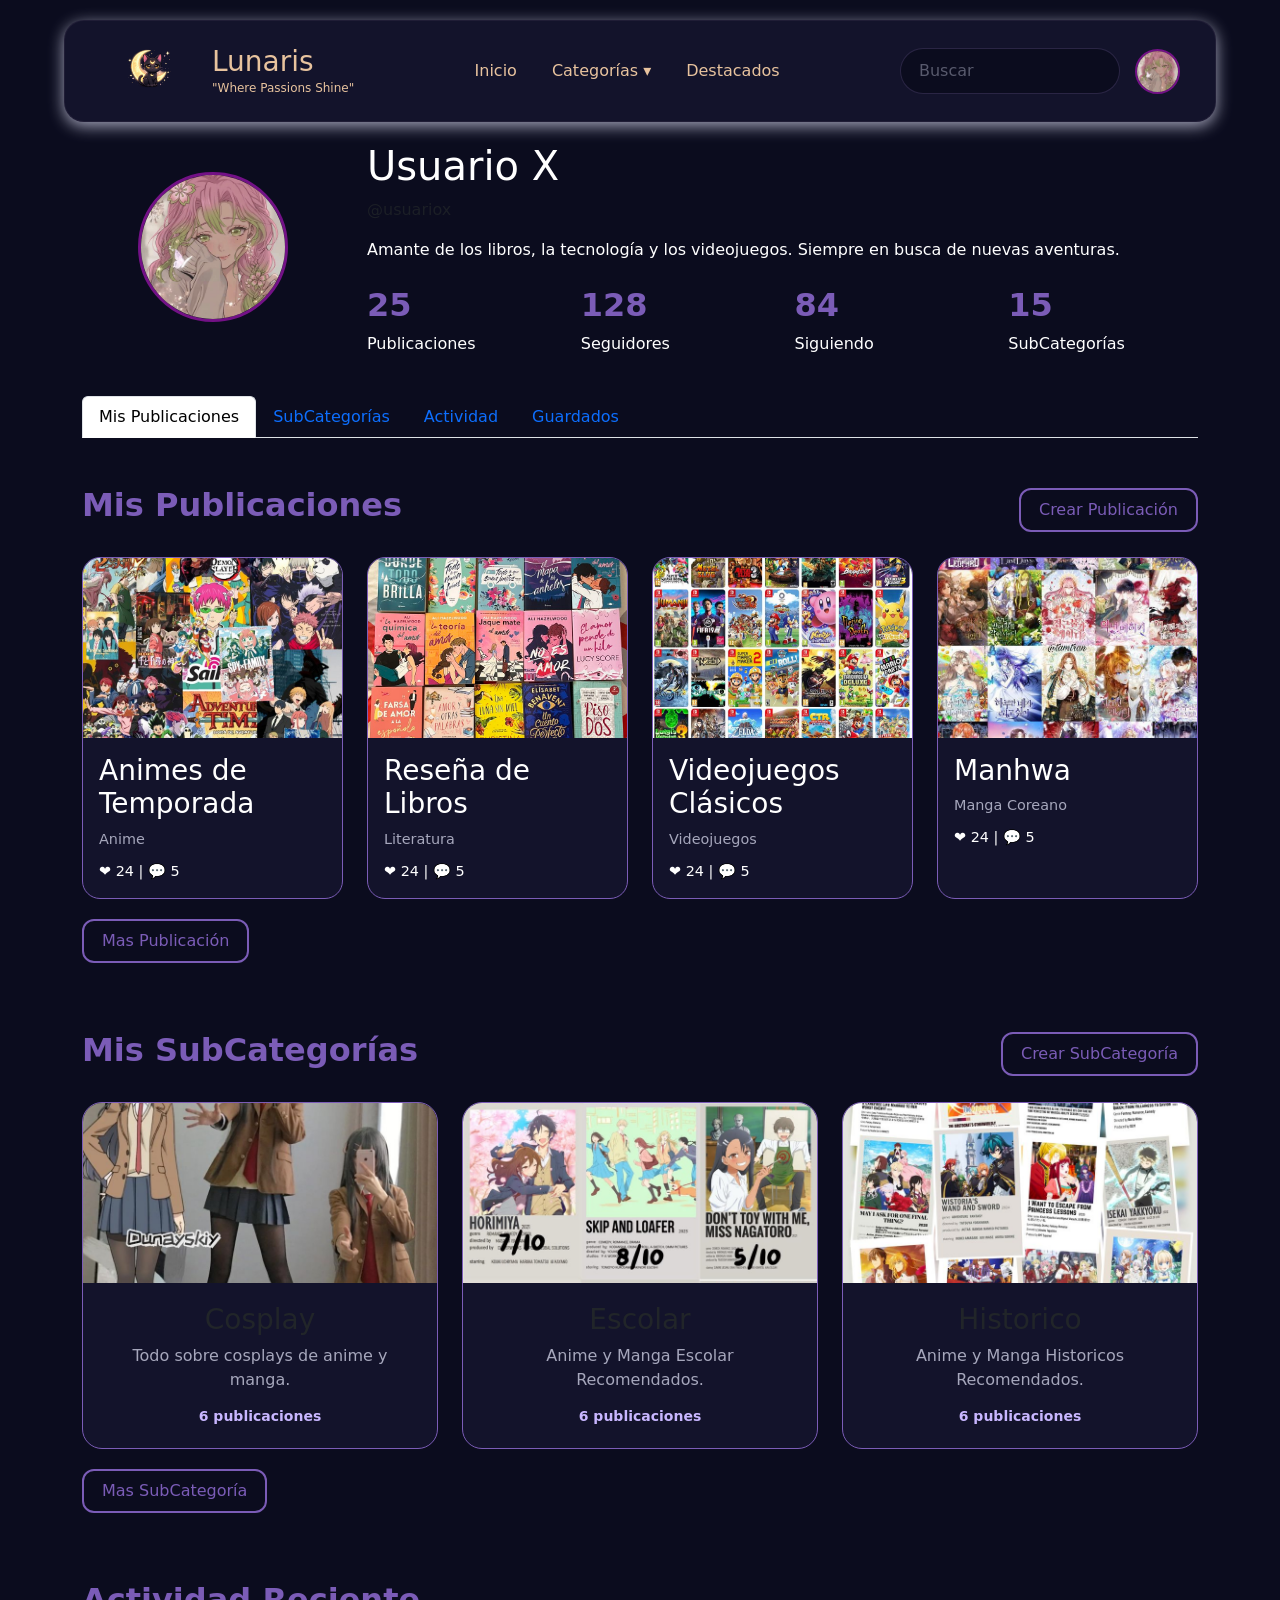
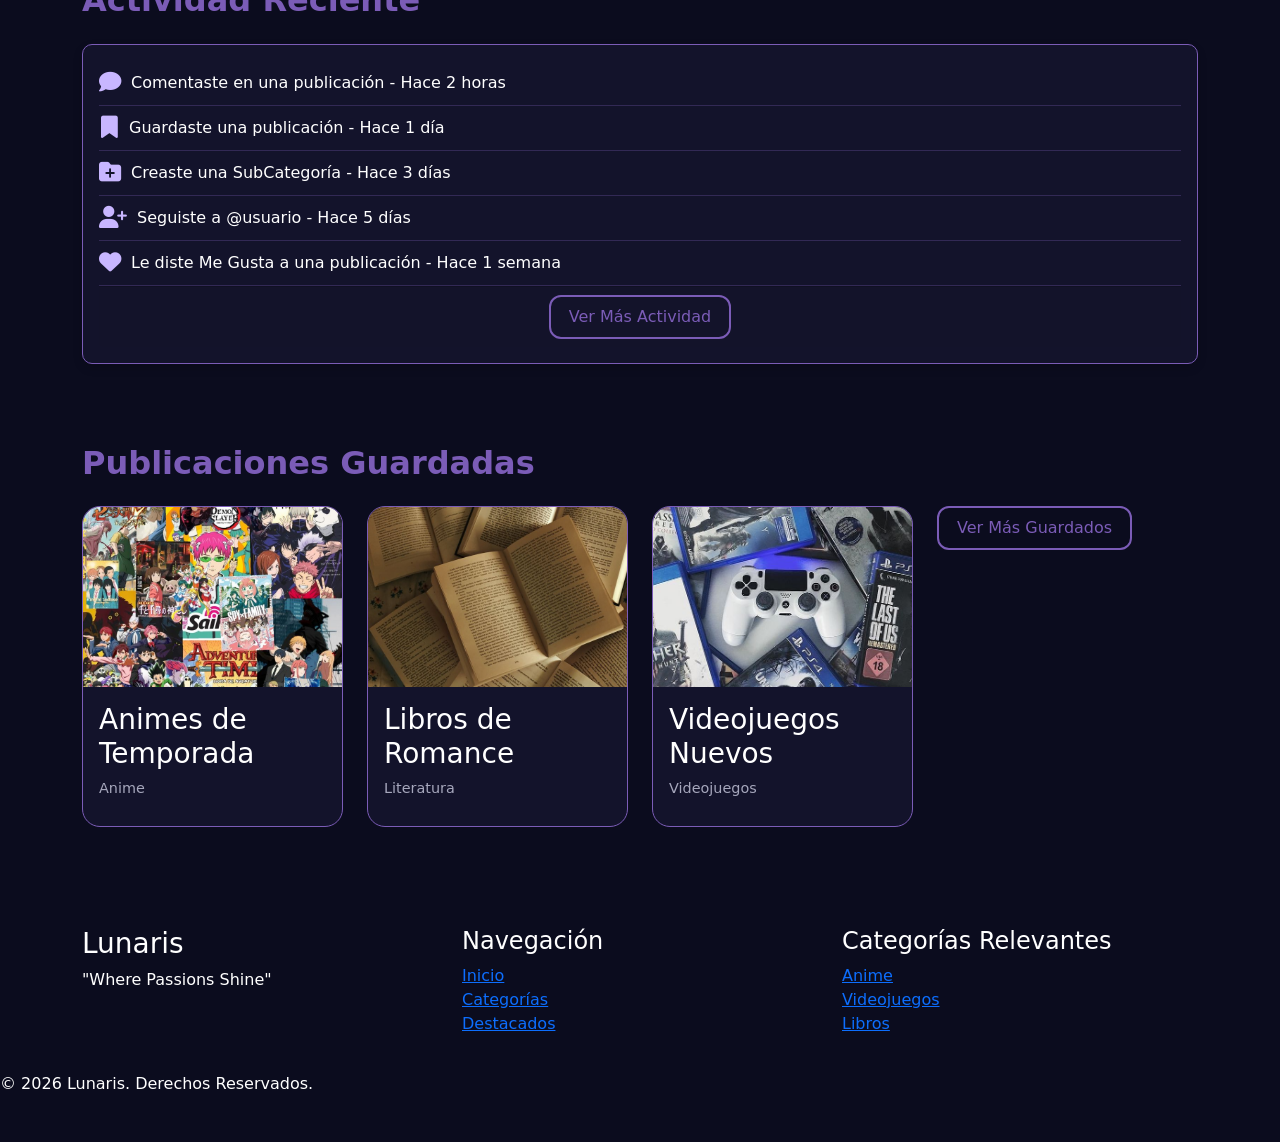
==== perfil.html @ a373ed4d "pagina principal casi terminada" ====
<!DOCTYPE html>
<html lang="es">
<head>
    <meta charset="UTF-8">
    <meta name="viewport" content="width=device-width, initial-scale=1.0">
    <title>Perfil</title>
    <link rel="icon" href="assets/img/luna.png">
    <link href="https://cdn.jsdelivr.net/npm/bootstrap@5.3.8/dist/css/bootstrap.min.css" rel="stylesheet" integrity="sha384-sRIl4kxILFvY47J16cr9ZwB07vP4J8+LH7qKQnuqkuIAvNWLzeN8tE5YBujZqJLB" crossorigin="anonymous">        
    <link rel="stylesheet" href="assets/css/perfil.css"> 
    <link rel="stylesheet" href="https://cdnjs.cloudflare.com/ajax/libs/font-awesome/6.5.1/css/all.min.css">   
</head>

<body>
    <!-- NAVBAR -->
    <nav class="navbar-lunaris">
                <div class="logo">
                    <img src="assets/img/logo_lunaris.png" alt="Logo">
                    <div class="Titulo">
                        <h1>Lunaris</h1>
                        <p>"Where Passions Shine"</p>
                    </div>
                </div>

                <ul class="menu">
                    <li><a href="index.html">Inicio</a></li>

                    <li class="Drop-Categorias">
                        <a href="#">Categorías ▾</a>

                        <div class="drop-content">

                            <div class="columna">
                                <h2>Anime</h2>
                                <a href="#">Shonen</a>
                                <a href="#">Seinen</a>
                                <a href="#">Isekai</a>
                                <a href="#">Romance</a>
                                <a href="#">Escolar</a>
                                <a href="#">Historico</a>
                                <a href="#">Deportes</a>
                            </div>

                            <div class="columna">
                                <h2>Manga</h2>
                                <a href="#">Acción</a>
                                <a href="#">Fantasía</a>
                                <a href="#">Terror</a>
                                <a href="#">Comedia</a>
                                <a href="#">Romance</a>
                                <a href="#">Reencarnación</a>
                                <a href="#">Misterio</a> 
                            </div>

                            <div class="columna">
                                <h2>Manhwa</h2>
                                <a href="#">Fiction</a>
                                <a href="#">Romance</a>
                                <a href="#">Drama</a>
                                <a href="#">Reencarnación</a>
                                <a href="#">Misterio</a>
                                <a href="#">Fantasía</a>
                                <a href="#">Acción</a>
                            </div>

                            <div class="columna">
                                    <h2>Literatura</h2>
                                    <a href="#">Novelas</a>
                                    <a href="#">Cuentos</a>
                                    <a href="#">Poemas</a>
                                    <a href="#">Fantasía</a>
                                    <a href="#">Cronica</a>
                                    <a href="#">Misterio</a>
                                    <a href="#">Fanfiction</a>
                            </div>
                        </div>
                    </li>

                    <li><a href="#">Destacados</a></li>
                </ul>

                <div class="buscador">
                    <input type="text" placeholder="Buscar">
                    <a href="perfil.html">
                        <img src="assets/img/mitsuri.jpg" alt="Perfil" class="icono-perfil">
                    </a>
                </div>

            </nav>

        <div class="container">

                <!-- PERFIL -->
                <section class="perfil-header">
                    <div class="row align-items-center">

                        <div class="col-md-3 text-center">
                            <img src="assets/img/mitsuri.jpg" class="foto-perfil" alt="Perfil">
                        </div>

                        <div class="col-md-9">

                            <h1>Usuario X</h1>
                            <p class="text-muted">@usuariox</p>

                            <p>
                                Amante de los libros, la tecnología y los videojuegos.
                                Siempre en busca de nuevas aventuras.
                            </p>

                            <div class="row mt-4">

                                <div class="col stats">
                                    <h2>25</h2>
                                    <p>Publicaciones</p>
                                </div>

                                <div class="col stats">
                                    <h2>128</h2>
                                    <p>Seguidores</p>
                                </div>

                                <div class="col stats">
                                    <h2>84</h2>
                                    <p>Siguiendo</p>
                                </div>

                                <div class="col stats">
                                    <h2>15</h2>
                                    <p>SubCategorías</p>
                                </div>

                            </div>

                        </div>
                    </div>
                </section>

                <!-- TABS -->
                <ul class="nav nav-tabs mt-4">
                    <li class="nav-item">
                        <a class="nav-link active" href="#publicaciones">Mis Publicaciones</a>
                    </li>

                    <li class="nav-item">
                        <a class="nav-link" href="#subcategorias">SubCategorías</a>
                    </li>

                    <li class="nav-item">
                        <a class="nav-link" href="#actividad">Actividad</a>
                    </li>

                    <li class="nav-item">
                        <a class="nav-link" href="#guardados">Guardados</a>
                    </li>
                </ul>

                <!-- PUBLICACIONES -->
                <section class="mt-5" id="publicaciones">
                    <div class="d-flex justify-content-between align-items-center">
                        <h2>Mis Publicaciones</h2>
                        <button class="btn btn-outline-primary">
                            Crear Publicación
                        </button>
                    </div>

                    <div class="row mt-4">

                        <div class="col-md-3">
                            <div class="card card-publicacion">
                                <img src="assets/img/animetemporada.jpg" class="card-img-top" alt="animetemporada">
                                <div class="card-body">
                                    <h3> Animes de Temporada</h3>
                                    <p>Anime</p>
                                    ❤ 24 | 💬 5
                                </div>
                            </div>
                        </div>

                        <div class="col-md-3">
                            <div class="card card-publicacion">
                                <img src="assets/img/reseñalibros.jpg" class="card-img-top" alt="reseñalibros">
                                <div class="card-body">
                                    <h3>Reseña de Libros</h3>
                                    <p>Literatura</p>
                                    ❤ 24 | 💬 5
                                </div>
                            </div>
                        </div>

                        <div class="col-md-3">
                            <div class="card card-publicacion">
                                <img src="assets/img/videojuegosclasic.jpg" class="card-img-top" alt="videojuegosclasic">
                                <div class="card-body">
                                    <h3>Videojuegos Clásicos</h3>
                                    <p>Videojuegos</p>
                                    ❤ 24 | 💬 5
                                </div>
                            </div>
                        </div>

                        <div class="col-md-3">
                            <div class="card card-publicacion">
                                <img src="assets/img/manhwa.jpg" class="card-img-top" alt="manhwa">
                                <div class="card-body">
                                    <h3>Manhwa</h3>
                                    <p>Manga Coreano</p>
                                    ❤ 24 | 💬 5
                                </div>
                            </div>
                        </div>

                        <div class="col-md-3">
                            <button class="btn btn-outline-primary">
                                Mas Publicación
                            </button>
                        </div>
                    </div>
                </section>

                <!-- SUBCATEGORIAS -->
                <section class="mt-5" id="subcategorias">

                    <div class="d-flex justify-content-between align-items-center">
                        <h2>Mis SubCategorías</h2>

                        <button class="btn btn-outline-success">
                            Crear SubCategoría
                        </button>
                        
                    </div>

                    <div class="row mt-4">

                        <div class="col-md-4">
                            <div class="card card-subcategoria">
                                <img src="assets/img/cosplay.jpg" class="card-img-top" alt="anime">
                                <div class="card-body text-center">
                                    <h3>Cosplay</h3>
                                    <p>Todo sobre cosplays de anime y manga.</p>
                                    <small>6 publicaciones</small>
                                </div>
                            </div>
                        </div>

                        <div class="col-md-4">
                            <div class="card card-subcategoria">
                                <img src="assets/img/animeescolar.jpg" class="card-img-top" alt="videojuegos">
                                <div class="card-body text-center">
                                    <h3>Escolar</h3>
                                    <p>Anime y Manga Escolar Recomendados.</p>
                                    <small>6 publicaciones</small>
                                </div>
                            </div>
                        </div>

                        <div class="col-md-4">
                            <div class="card card-subcategoria">
                                <img src="assets/img/animehistorico.jpg" class="card-img-top" alt="libros">
                                <div class="card-body text-center">
                                    <h3>Historico</h3>
                                    <p>Anime y Manga Historicos Recomendados.</p>
                                    <small>6 publicaciones</small>
                                </div>
                            </div>
                        </div>

                        <div class="col-md-4">
                            <button class="btn btn-outline-success">
                                Mas SubCategoría
                            </button>
                        </div>

                    </div>

                </section>

                <!-- ACTIVIDAD -->
            <section class="mt-5" id="actividad">

                <h2>Actividad Reciente</h2>

                <div class="card card-actividad mt-4">

                    <div class="card-body">

                        <div class="item-actividad">
                            <i class="fa-solid fa-comment"></i>
                            <p>Comentaste en una publicación - Hace 2 horas</p>
                        </div>

                        <div class="item-actividad">
                            <i class="fa-solid fa-bookmark"></i>
                            <p>Guardaste una publicación - Hace 1 día</p>
                        </div>

                        <div class="item-actividad">
                            <i class="fa-solid fa-folder-plus"></i>
                            <p>Creaste una SubCategoría - Hace 3 días</p>
                        </div>

                        <div class="item-actividad">
                            <i class="fa-solid fa-user-plus"></i>
                            <p>Seguiste a @usuario - Hace 5 días</p>
                        </div>

                        <div class="item-actividad">
                            <i class="fa-solid fa-heart"></i>
                            <p>Le diste Me Gusta a una publicación - Hace 1 semana</p>
                        </div>
                        <div class="card-footer text-center">
                            <button class="btn btn-outline-success">
                                Ver Más Actividad
                            </button>
                        </div>
                    </div>
                </div>
            </section>

                    <!-- GUARDADOS -->
            <section class="mt-5" id="guardados">
                <h2>Publicaciones Guardadas</h2>

                <div class="row mt-4">

                    <div class="col-md-3">
                        <div class="card card-publicacion">
                            <img src="assets/img/animetemporada.jpg" class="card-img-top" alt="animetemporada">
                            <div class="card-body">
                                <h3> Animes de Temporada</h3>
                                <p>Anime</p>
                            </div>
                        </div>
                    </div>

                    <div class="col-md-3">
                        <div class="card card-publicacion">
                            <img src="assets/img/libros.jpg" class="card-img-top" alt="librosromance">
                            <div class="card-body">
                                <h3>Libros de Romance</h3>
                                <p>Literatura</p>
                            </div>
                        </div>
                    </div>

                    <div class="col-md-3">
                        <div class="card card-publicacion">
                            <img src="assets/img/videojuegos.jpg" class="card-img-top" alt="videojuegosclasic">
                            <div class="card-body">
                                <h3>Videojuegos Nuevos</h3>
                                <p>Videojuegos</p>
                            </div>
                        </div>
                    </div>

                    <div class="col-md-3">
                        <button class="btn btn-outline-success">
                            Ver Más Guardados
                        </button>
                    </div>
                </div>
            </section>
        </div>

    <!-- FOOTER -->
    <footer>

        <div class="container">

            <div class="row">

                <div class="col-md-4">
                    <h3>Lunaris</h3>
                    <p>"Where Passions Shine"</p>
                </div>

                <div class="col-md-4">
                    <h4>Navegación</h4>

                    <ul class="list-unstyled">
                        <li><a href="index.html">Inicio</a></li>
                        <li><a href="categorias.html">Categorías</a></li>
                        <li><a href="destacados.html">Destacados</a></li>
                    </ul>
                </div>

                <div class="col-md-4">
                    <h4>Categorías Relevantes</h4>

                    <ul class="list-unstyled">
                        <li><a href="anime.html">Anime</a></li>
                        <li><a href="videojuegos.html">Videojuegos</a></li>
                        <li><a href="libros.html">Libros</a></li>
                    </ul>
                </div>

            </div>

        </div>
        <p>&copy; 2026 Lunaris. Derechos Reservados.</p>
    </footer>

<script src="https://cdn.jsdelivr.net/npm/bootstrap@5.3.3/dist/js/bootstrap.bundle.min.js"></script>

</body>
</html>
---- assets/css/perfil.css ----
* {
    margin: 0;
    padding: 0;
    box-sizing: border-box;
}

body{
    background-color: #0B0C1E;
    color: white;
    min-height: 100vh;
}

/* Barra de navegación */
.navbar-lunaris {
    display: flex;
    justify-content: space-between;
    align-items: center;

    width: 90%;
    margin: 20px auto;
    padding: 15px 35px;

    background: #13132B; 
    border-radius: 20px;
    border: 1px solid rgba(59, 49, 75, 0.332); 
    box-shadow: 0 4px 16px #A6A7BC;   
}

/* Logo */
.logo {
    display: flex;
    align-items: center;
    gap: 12px;
}

.logo img {
    width: 100px;
    height: 70px;
    object-fit: contain;
}

.Titulo h1 {
    font-size: 28px;
    color: #E8C39E; 
    margin: 0;
}

.Titulo p {
    font-size: 12px;
    color: #E8C39E;
    margin: 0;
}

/* Menú principal */
.menu {
    display: flex;
    align-items: center;
    gap: 35px;
    list-style: none;
    margin: 0;
    padding: 0;
}

.menu li {
    display: flex;
    align-items: center;
}

.menu a {
    text-decoration: none;
    color: #E8C39E;
    font-weight: 500;
    transition: .3s ease;
}

.menu a:hover {
    color: #A488D9; /* Lila de Contraste */
}

/* Categorías */
.Drop-Categorias {
    position: relative;
    display: flex;
    align-items: center;
}

.Drop-Categorias::after {
    content: "";
    position: absolute;
    left: 0;
    top: 100%;
    width: 100%;
    height: 15px;
}

.drop-content {
    position: absolute;
    top: calc(100% + 15px);
    left: 50%;
    transform: translateX(-50%) translateY(10px);

    display: flex;
    gap: 50px;
    min-width: 600px;
    padding: 25px 30px;

    background: #13132B; 
    border: 1px solid rgba(164, 136, 217, 0.2); 
    border-radius: 18px;
    box-shadow: 0 10px 30px rgba(0, 0, 0, .6);

    opacity: 0;
    visibility: hidden;
    transition: all .25s ease;
    z-index: 999;
}

/* Mostrar menú */
.Drop-Categorias:hover .drop-content {
    opacity: 1;
    visibility: visible;
    transform: translateX(-50%) translateY(0);
}

/* Columnas */
.columna {
    display: flex;
    flex-direction: column;
    min-width: 140px;
}

.columna h2 {
    font-size: 16px;
    font-weight: 600;
    color: #E8C39E;
    margin-bottom: 12px;
}

.columna a {
    padding: 6px 0;
    color: #A6A7BC;
    transition: .2s ease;
}

.columna a:hover {
    color: #E8C39E; 
    transform: translateX(4px);
}

/* Estilos para el buscador */
.buscador {
    display: flex;
    align-items: center;
    gap: 15px;
}

.buscador input {
    width: 220px;
    padding: 10px 18px;

    border: 1px solid rgba(164, 136, 217, 0.2);
    border-radius: 30px;
    background: #0B0C1E;
    color: #E8C39E;     
    outline: none;
    transition: .3s ease;
}

.buscador input::placeholder {
    color: rgba(166, 167, 188, 0.5);
}

.buscador input:focus {
    background: #0B0C1E;
    border-color: #A488D9; 
    box-shadow: 0 0 0 2px rgba(164, 136, 217, 0.4);
}

.buscador i {
    font-size: 28px;
    color: #A488D9; 
    cursor: pointer;
    transition: .3s ease;
}

.buscador i:hover {
    color: #E8C39E; 
}

/* Foto de perfil */

.foto-perfil{
    width: 150px;
    height: 150px;
    object-fit: cover;
    border-radius: 50%;
    border: 3px solid #731186;
}

/* Icono de perfil en la barra de navegación */

.icono-perfil{
    width: 45px;
    height: 45px;
    border-radius: 50%;
    object-fit: cover;
    border: 2px solid #731186;
    cursor: pointer;
    transition: 0.3s;
}

.icono-perfil:hover{
    transform: scale(1.1);
    border-color: #7B5CB7;
}

/* Actividad */

.card-actividad{
    background-color: #13132B;
    border: 1px solid #7B5CB7;
    border-radius: 10px;
    color: white;
    box-shadow: 0 4px 10px rgba(0,0,0,.15);
}

.item-actividad{
    display: flex;
    align-items: center;
    gap: 10px;
    padding: 10px 0;
    border-bottom: 1px solid rgba(123,92,183,.3);
}

.item-actividad:last-child{
    border-bottom: none;
}

.item-actividad i{
    color: #C8B6FF;
    font-size: 1.4rem;
    min-width: 20px;
    text-align: center;
}

.item-actividad p{
    margin: 0;
    color: #FFFFFF;
}

/* Separación entre Actividad y Footer */

#actividad{
    margin-bottom: 80px;
}

/* Publicaciones */

/* Botón Crear Publicación */

.btn-outline-primary{
    border: 2px solid #7B5CB7;
    color: #7B5CB7;
    border-radius: 12px;
    padding: 8px 18px;
    transition: 0.3s;
}

.btn-outline-primary:hover{
    background-color: #7B5CB7;
    border-color: #7B5CB7;
    color: #E8C39E;
}

/* Tarjetas */

.card-publicacion{
    background-color: #13132B;
    border: 1px solid #7B5CB7;
    border-radius: 18px;
    overflow: hidden;
    transition: 0.3s ease;
    cursor: pointer;
    height: 100%;
}

.card-publicacion:hover{
    transform: translateY(-8px);
    box-shadow: 0 8px 20px rgba(123, 92, 183, 0.35);
}

/* Imagen */

.card-publicacion .card-img-top{
    height: 180px;
    object-fit: cover;
    background-color: #0B0C1E;
}

/* Contenido */

.card-publicacion .card-body{
    color: #FFFFFF;
    font-size: 0.9rem;
}

.card-publicacion h6{
    color: #FFFFFF;
    font-size: 1rem;
    font-weight: 600;
}

.card-publicacion p{
    color: #A6A7BC;
    margin-bottom: 10px;
}

/* Espacio entre tarjetas */

.row .col-md-3{
    margin-bottom: 20px;
}


/* Subcategorías */

/* Botón Crear Subcategoría */

.btn-outline-success{
    border: 2px solid #7B5CB7;
    color: #7B5CB7;
    border-radius: 12px;
    padding: 8px 18px;
    transition: 0.3s;
}

.btn-outline-success:hover{
    background-color: #7B5CB7;
    border-color: #7B5CB7;
    color: white;
}

/* Tarjetas */

.card-subcategoria{
    background-color: #13132B;
    border: 1px solid #7B5CB7;
    border-radius: 20px;
    overflow: hidden;
    transition: 0.3s ease;
    cursor: pointer;
    height: 100%;
}

.card-subcategoria:hover{
    transform: translateY(-8px);
    box-shadow: 0 10px 25px rgba(123, 92, 183, 0.35);
}

/* Imagen */

.card-subcategoria .card-img-top{
    height: 180px;
    width: 100%;
    object-fit: cover;
    background-color: #0B0C1E;
}

/* Contenido */

.card-subcategoria .card-body{
    padding: 20px;
}

.card-subcategoria h6{
    color: #FFFFFF;
    font-size: 1.2rem;
    font-weight: 700;
    margin-bottom: 10px;
}

.card-subcategoria p{
    color: #A6A7BC;
    margin-bottom: 12px;
}

.card-subcategoria small{
    color: #C8B6FF;
    font-weight: 600;
}

/* Espacio entre tarjetas */

.row .col-md-4{
    margin-bottom: 20px;
}

/* Footer */

footer{
    margin-top: 50px;
    padding: 30px 0;
}

/* Títulos de secciones */

section h2{
    color: #7B5CB7;
    font-weight: 700;
}
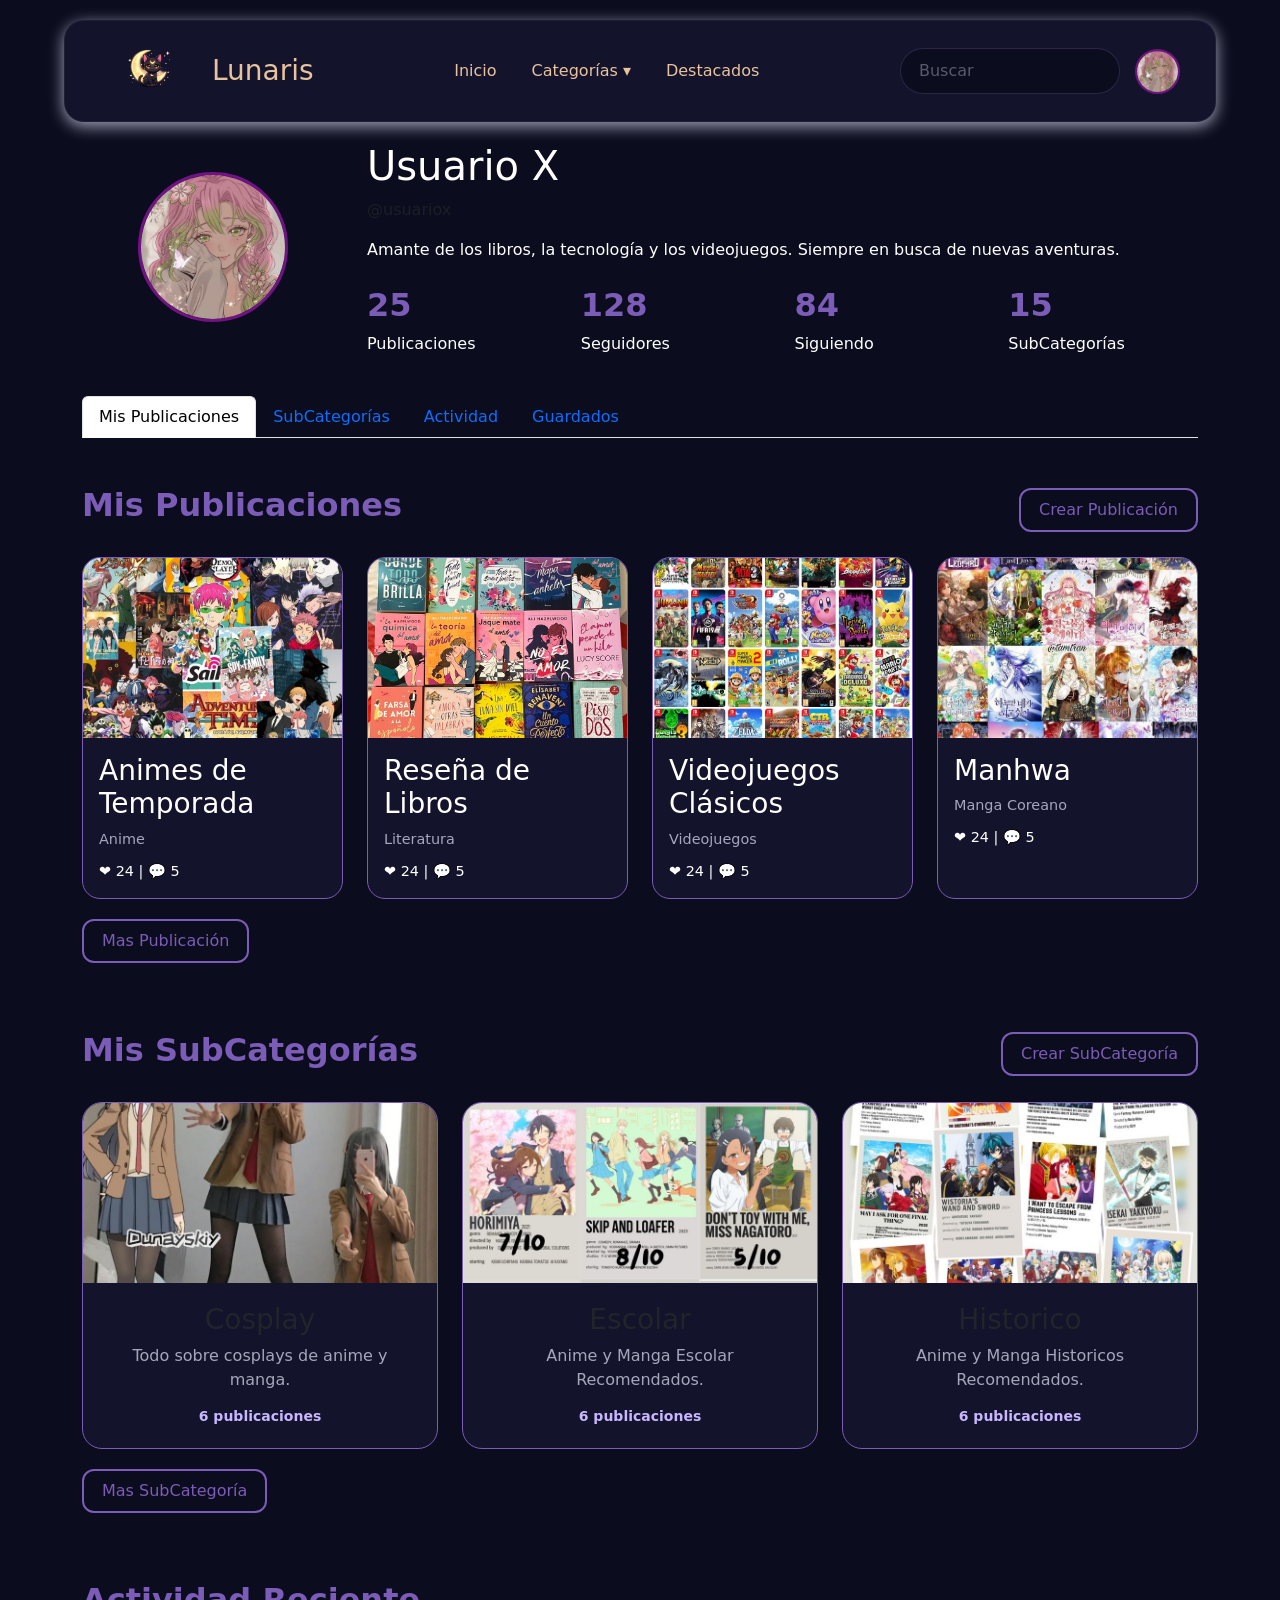
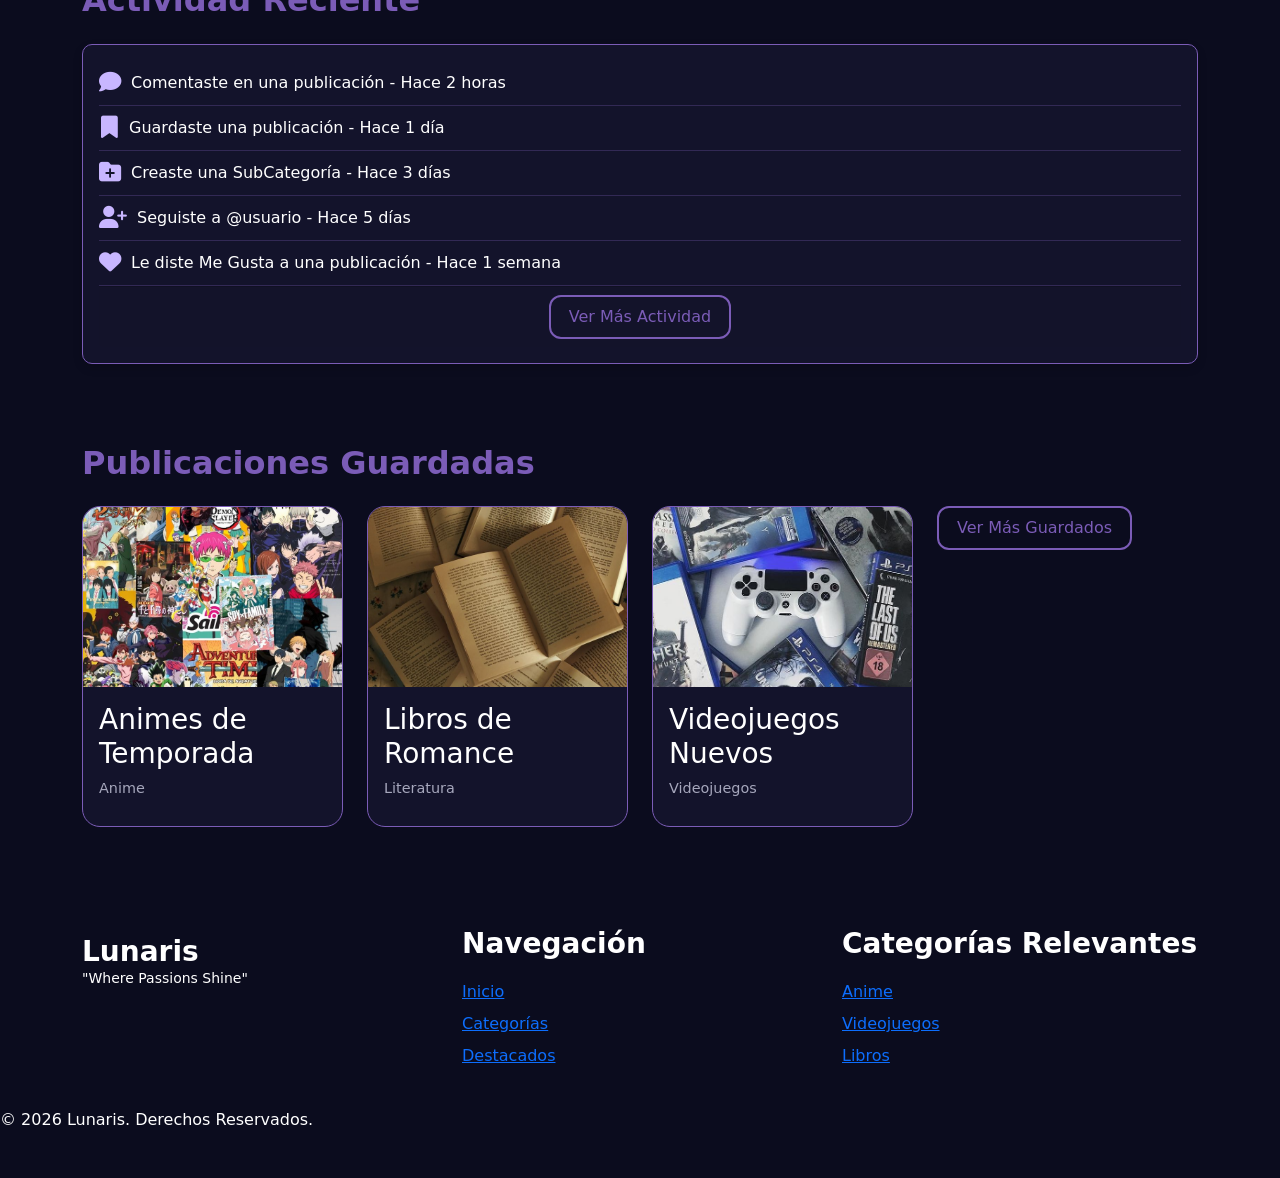
==== commit ee762cc1: "no se que paso la verdad" ====
--- a/perfil.html
+++ b/perfil.html
@@ -6,18 +6,18 @@
     <title>Perfil</title>
     <link rel="icon" href="assets/img/luna.png">
     <link href="https://cdn.jsdelivr.net/npm/bootstrap@5.3.8/dist/css/bootstrap.min.css" rel="stylesheet" integrity="sha384-sRIl4kxILFvY47J16cr9ZwB07vP4J8+LH7qKQnuqkuIAvNWLzeN8tE5YBujZqJLB" crossorigin="anonymous">        
-    <link rel="stylesheet" href="assets/css/perfil.css"> 
+    <link rel="stylesheet" href="assets/css/styles.css"> 
     <link rel="stylesheet" href="https://cdnjs.cloudflare.com/ajax/libs/font-awesome/6.5.1/css/all.min.css">   
 </head>
-
 <body>
+
     <!-- NAVBAR -->
     <nav class="navbar-lunaris">
+
                 <div class="logo">
                     <img src="assets/img/logo_lunaris.png" alt="Logo">
                     <div class="Titulo">
                         <h1>Lunaris</h1>
-                        <p>"Where Passions Shine"</p>
                     </div>
                 </div>
 
@@ -89,304 +89,305 @@
 
         <div class="container">
 
-                <!-- PERFIL -->
-                <section class="perfil-header">
-                    <div class="row align-items-center">
-
-                        <div class="col-md-3 text-center">
-                            <img src="assets/img/mitsuri.jpg" class="foto-perfil" alt="Perfil">
-                        </div>
-
-                        <div class="col-md-9">
-
-                            <h1>Usuario X</h1>
-                            <p class="text-muted">@usuariox</p>
-
-                            <p>
-                                Amante de los libros, la tecnología y los videojuegos.
-                                Siempre en busca de nuevas aventuras.
-                            </p>
-
-                            <div class="row mt-4">
-
-                                <div class="col stats">
-                                    <h2>25</h2>
-                                    <p>Publicaciones</p>
-                                </div>
-
-                                <div class="col stats">
-                                    <h2>128</h2>
-                                    <p>Seguidores</p>
-                                </div>
-
-                                <div class="col stats">
-                                    <h2>84</h2>
-                                    <p>Siguiendo</p>
-                                </div>
-
-                                <div class="col stats">
-                                    <h2>15</h2>
-                                    <p>SubCategorías</p>
-                                </div>
-
-                            </div>
-
-                        </div>
-                    </div>
-                </section>
-
-                <!-- TABS -->
-                <ul class="nav nav-tabs mt-4">
-                    <li class="nav-item">
-                        <a class="nav-link active" href="#publicaciones">Mis Publicaciones</a>
-                    </li>
-
-                    <li class="nav-item">
-                        <a class="nav-link" href="#subcategorias">SubCategorías</a>
-                    </li>
-
-                    <li class="nav-item">
-                        <a class="nav-link" href="#actividad">Actividad</a>
-                    </li>
-
-                    <li class="nav-item">
-                        <a class="nav-link" href="#guardados">Guardados</a>
-                    </li>
-                </ul>
-
-                <!-- PUBLICACIONES -->
-                <section class="mt-5" id="publicaciones">
-                    <div class="d-flex justify-content-between align-items-center">
-                        <h2>Mis Publicaciones</h2>
-                        <button class="btn btn-outline-primary">
-                            Crear Publicación
-                        </button>
-                    </div>
+        <!-- PERFIL -->
+        <section class="perfil-header">
+            <div class="row align-items-center">
+
+                <div class="col-md-3 text-center">
+                    <img src="assets/img/mitsuri.jpg" class="foto-perfil" alt="Perfil">
+                </div>
+
+                <div class="col-md-9">
+
+                    <h1>Usuario X</h1>
+                    <p class="text-muted">@usuariox</p>
+
+                    <p>
+                        Amante de los libros, la tecnología y los videojuegos.
+                        Siempre en busca de nuevas aventuras.
+                    </p>
 
                     <div class="row mt-4">
 
-                        <div class="col-md-3">
-                            <div class="card card-publicacion">
-                                <img src="assets/img/animetemporada.jpg" class="card-img-top" alt="animetemporada">
-                                <div class="card-body">
-                                    <h3> Animes de Temporada</h3>
-                                    <p>Anime</p>
-                                    ❤ 24 | 💬 5
-                                </div>
-                            </div>
-                        </div>
-
-                        <div class="col-md-3">
-                            <div class="card card-publicacion">
-                                <img src="assets/img/reseñalibros.jpg" class="card-img-top" alt="reseñalibros">
-                                <div class="card-body">
-                                    <h3>Reseña de Libros</h3>
-                                    <p>Literatura</p>
-                                    ❤ 24 | 💬 5
-                                </div>
-                            </div>
-                        </div>
-
-                        <div class="col-md-3">
-                            <div class="card card-publicacion">
-                                <img src="assets/img/videojuegosclasic.jpg" class="card-img-top" alt="videojuegosclasic">
-                                <div class="card-body">
-                                    <h3>Videojuegos Clásicos</h3>
-                                    <p>Videojuegos</p>
-                                    ❤ 24 | 💬 5
-                                </div>
-                            </div>
-                        </div>
-
-                        <div class="col-md-3">
-                            <div class="card card-publicacion">
-                                <img src="assets/img/manhwa.jpg" class="card-img-top" alt="manhwa">
-                                <div class="card-body">
-                                    <h3>Manhwa</h3>
-                                    <p>Manga Coreano</p>
-                                    ❤ 24 | 💬 5
-                                </div>
-                            </div>
-                        </div>
-
-                        <div class="col-md-3">
-                            <button class="btn btn-outline-primary">
-                                Mas Publicación
-                            </button>
-                        </div>
-                    </div>
-                </section>
-
-                <!-- SUBCATEGORIAS -->
-                <section class="mt-5" id="subcategorias">
-
-                    <div class="d-flex justify-content-between align-items-center">
-                        <h2>Mis SubCategorías</h2>
-
-                        <button class="btn btn-outline-success">
-                            Crear SubCategoría
-                        </button>
-                        
-                    </div>
-
-                    <div class="row mt-4">
-
-                        <div class="col-md-4">
-                            <div class="card card-subcategoria">
-                                <img src="assets/img/cosplay.jpg" class="card-img-top" alt="anime">
-                                <div class="card-body text-center">
-                                    <h3>Cosplay</h3>
-                                    <p>Todo sobre cosplays de anime y manga.</p>
-                                    <small>6 publicaciones</small>
-                                </div>
-                            </div>
-                        </div>
-
-                        <div class="col-md-4">
-                            <div class="card card-subcategoria">
-                                <img src="assets/img/animeescolar.jpg" class="card-img-top" alt="videojuegos">
-                                <div class="card-body text-center">
-                                    <h3>Escolar</h3>
-                                    <p>Anime y Manga Escolar Recomendados.</p>
-                                    <small>6 publicaciones</small>
-                                </div>
-                            </div>
-                        </div>
-
-                        <div class="col-md-4">
-                            <div class="card card-subcategoria">
-                                <img src="assets/img/animehistorico.jpg" class="card-img-top" alt="libros">
-                                <div class="card-body text-center">
-                                    <h3>Historico</h3>
-                                    <p>Anime y Manga Historicos Recomendados.</p>
-                                    <small>6 publicaciones</small>
-                                </div>
-                            </div>
-                        </div>
-
-                        <div class="col-md-4">
-                            <button class="btn btn-outline-success">
-                                Mas SubCategoría
-                            </button>
-                        </div>
-
-                    </div>
-
-                </section>
-
-                <!-- ACTIVIDAD -->
-            <section class="mt-5" id="actividad">
-
-                <h2>Actividad Reciente</h2>
-
-                <div class="card card-actividad mt-4">
-
+                        <div class="col stats">
+                            <h2>25</h2>
+                            <p>Publicaciones</p>
+                        </div>
+
+                        <div class="col stats">
+                            <h2>128</h2>
+                            <p>Seguidores</p>
+                        </div>
+
+                        <div class="col stats">
+                            <h2>84</h2>
+                            <p>Siguiendo</p>
+                        </div>
+
+                        <div class="col stats">
+                            <h2>15</h2>
+                            <p>SubCategorías</p>
+                        </div>
+
+                    </div>
+
+                </div>
+            </div>
+        </section>
+
+        <!-- TABS -->
+        <ul class="nav nav-tabs mt-4">
+            <li class="nav-item">
+                <a class="nav-link active" href="#publicaciones">Mis Publicaciones</a>
+            </li>
+
+            <li class="nav-item">
+                <a class="nav-link" href="#subcategorias">SubCategorías</a>
+            </li>
+
+            <li class="nav-item">
+                <a class="nav-link" href="#actividad">Actividad</a>
+            </li>
+
+            <li class="nav-item">
+                <a class="nav-link" href="#guardados">Guardados</a>
+            </li>
+        </ul>
+
+        <!-- PUBLICACIONES -->
+        <section class="mt-5" id="publicaciones">
+
+            <div class="d-flex justify-content-between align-items-center">
+                <h2>Mis Publicaciones</h2>
+                <button class="btn btn-outline-primary">
+                    Crear Publicación
+                </button>
+            </div>
+
+            <div class="row mt-4">
+
+                <div class="col-md-3">
+                    <div class="card card-publicacion">
+                        <img src="assets/img/animetemporada.jpg" class="card-img-top" alt="animetemporada">
+                        <div class="card-body">
+                            <h3> Animes de Temporada</h3>
+                            <p>Anime</p>
+                            ❤ 24 | 💬 5
+                        </div>
+                    </div>
+                </div>
+
+                <div class="col-md-3">
+                    <div class="card card-publicacion">
+                        <img src="assets/img/reseñalibros.jpg" class="card-img-top" alt="reseñalibros">
+                        <div class="card-body">
+                            <h3>Reseña de Libros</h3>
+                            <p>Literatura</p>
+                            ❤ 24 | 💬 5
+                        </div>
+                    </div>
+                </div>
+
+                <div class="col-md-3">
+                    <div class="card card-publicacion">
+                        <img src="assets/img/videojuegosclasic.jpg" class="card-img-top" alt="videojuegosclasic">
+                        <div class="card-body">
+                            <h3>Videojuegos Clásicos</h3>
+                            <p>Videojuegos</p>
+                            ❤ 24 | 💬 5
+                        </div>
+                    </div>
+                </div>
+
+                <div class="col-md-3">
+                    <div class="card card-publicacion">
+                        <img src="assets/img/manhwa.jpg" class="card-img-top" alt="manhwa">
+                        <div class="card-body">
+                            <h3>Manhwa</h3>
+                            <p>Manga Coreano</p>
+                            ❤ 24 | 💬 5
+                        </div>
+                    </div>
+                </div>
+
+                <div class="col-md-3">
+                    <button class="btn btn-outline-primary">
+                        Mas Publicación
+                    </button>
+                </div>
+            </div>
+        </section>
+
+        <!-- SUBCATEGORIAS -->
+        <section class="mt-5" id="subcategorias">
+
+            <div class="d-flex justify-content-between align-items-center">
+                <h2>Mis SubCategorías</h2>
+
+                <button class="btn btn-outline-success">
+                    Crear SubCategoría
+                </button>
+                
+            </div>
+
+            <div class="row mt-4">
+
+                <div class="col-md-4">
+                    <div class="card card-subcategoria">
+                        <img src="assets/img/cosplay.jpg" class="card-img-top" alt="anime">
+                        <div class="card-body text-center">
+                            <h3>Cosplay</h3>
+                            <p>Todo sobre cosplays de anime y manga.</p>
+                            <small>6 publicaciones</small>
+                        </div>
+                    </div>
+                </div>
+
+                <div class="col-md-4">
+                    <div class="card card-subcategoria">
+                        <img src="assets/img/animeescolar.jpg" class="card-img-top" alt="videojuegos">
+                        <div class="card-body text-center">
+                            <h3>Escolar</h3>
+                            <p>Anime y Manga Escolar Recomendados.</p>
+                            <small>6 publicaciones</small>
+                        </div>
+                    </div>
+                </div>
+
+                <div class="col-md-4">
+                    <div class="card card-subcategoria">
+                        <img src="assets/img/animehistorico.jpg" class="card-img-top" alt="libros">
+                        <div class="card-body text-center">
+                            <h3>Historico</h3>
+                            <p>Anime y Manga Historicos Recomendados.</p>
+                            <small>6 publicaciones</small>
+                        </div>
+                    </div>
+                </div>
+
+                <div class="col-md-4">
+                    <button class="btn btn-outline-success">
+                        Mas SubCategoría
+                    </button>
+                </div>
+
+            </div>
+
+        </section>
+
+        <!-- ACTIVIDAD -->
+    <section class="mt-5" id="actividad">
+
+        <h2>Actividad Reciente</h2>
+
+        <div class="card card-actividad mt-4">
+
+            <div class="card-body">
+
+                <div class="item-actividad">
+                    <i class="fa-solid fa-comment"></i>
+                    <p>Comentaste en una publicación - Hace 2 horas</p>
+                </div>
+
+                <div class="item-actividad">
+                    <i class="fa-solid fa-bookmark"></i>
+                    <p>Guardaste una publicación - Hace 1 día</p>
+                </div>
+
+                <div class="item-actividad">
+                    <i class="fa-solid fa-folder-plus"></i>
+                    <p>Creaste una SubCategoría - Hace 3 días</p>
+                </div>
+
+                <div class="item-actividad">
+                    <i class="fa-solid fa-user-plus"></i>
+                    <p>Seguiste a @usuario - Hace 5 días</p>
+                </div>
+
+                 <div class="item-actividad">
+                    <i class="fa-solid fa-heart"></i>
+                    <p>Le diste Me Gusta a una publicación - Hace 1 semana</p>
+                </div>
+                <div class="card-footer text-center">
+                    <button class="btn btn-outline-success">
+                        Ver Más Actividad
+                    </button>
+                </div>
+            </div>
+        </div>
+
+    </section>
+
+            <!-- GUARDADOS -->
+    <section class="mt-5" id="guardados">
+        <h2>Publicaciones Guardadas</h2>
+
+        <div class="row mt-4">
+
+            <div class="col-md-3">
+                <div class="card card-publicacion">
+                    <img src="assets/img/animetemporada.jpg" class="card-img-top" alt="animetemporada">
                     <div class="card-body">
-
-                        <div class="item-actividad">
-                            <i class="fa-solid fa-comment"></i>
-                            <p>Comentaste en una publicación - Hace 2 horas</p>
-                        </div>
-
-                        <div class="item-actividad">
-                            <i class="fa-solid fa-bookmark"></i>
-                            <p>Guardaste una publicación - Hace 1 día</p>
-                        </div>
-
-                        <div class="item-actividad">
-                            <i class="fa-solid fa-folder-plus"></i>
-                            <p>Creaste una SubCategoría - Hace 3 días</p>
-                        </div>
-
-                        <div class="item-actividad">
-                            <i class="fa-solid fa-user-plus"></i>
-                            <p>Seguiste a @usuario - Hace 5 días</p>
-                        </div>
-
-                        <div class="item-actividad">
-                            <i class="fa-solid fa-heart"></i>
-                            <p>Le diste Me Gusta a una publicación - Hace 1 semana</p>
-                        </div>
-                        <div class="card-footer text-center">
-                            <button class="btn btn-outline-success">
-                                Ver Más Actividad
-                            </button>
-                        </div>
-                    </div>
-                </div>
-            </section>
-
-                    <!-- GUARDADOS -->
-            <section class="mt-5" id="guardados">
-                <h2>Publicaciones Guardadas</h2>
-
-                <div class="row mt-4">
-
-                    <div class="col-md-3">
-                        <div class="card card-publicacion">
-                            <img src="assets/img/animetemporada.jpg" class="card-img-top" alt="animetemporada">
-                            <div class="card-body">
-                                <h3> Animes de Temporada</h3>
-                                <p>Anime</p>
-                            </div>
-                        </div>
-                    </div>
-
-                    <div class="col-md-3">
-                        <div class="card card-publicacion">
-                            <img src="assets/img/libros.jpg" class="card-img-top" alt="librosromance">
-                            <div class="card-body">
-                                <h3>Libros de Romance</h3>
-                                <p>Literatura</p>
-                            </div>
-                        </div>
-                    </div>
-
-                    <div class="col-md-3">
-                        <div class="card card-publicacion">
-                            <img src="assets/img/videojuegos.jpg" class="card-img-top" alt="videojuegosclasic">
-                            <div class="card-body">
-                                <h3>Videojuegos Nuevos</h3>
-                                <p>Videojuegos</p>
-                            </div>
-                        </div>
-                    </div>
-
-                    <div class="col-md-3">
-                        <button class="btn btn-outline-success">
-                            Ver Más Guardados
-                        </button>
-                    </div>
-                </div>
-            </section>
+                        <h3> Animes de Temporada</h3>
+                        <p>Anime</p>
+                    </div>
+                </div>
+            </div>
+
+            <div class="col-md-3">
+                <div class="card card-publicacion">
+                    <img src="assets/img/libros.jpg" class="card-img-top" alt="librosromance">
+                    <div class="card-body">
+                        <h3>Libros de Romance</h3>
+                        <p>Literatura</p>
+                    </div>
+                </div>
+            </div>
+
+            <div class="col-md-3">
+                <div class="card card-publicacion">
+                    <img src="assets/img/videojuegos.jpg" class="card-img-top" alt="videojuegosclasic">
+                    <div class="card-body">
+                        <h3>Videojuegos Nuevos</h3>
+                        <p>Videojuegos</p>
+                    </div>
+                </div>
+            </div>
+
+            <div class="col-md-3">
+                <button class="btn btn-outline-success">
+                    Ver Más Guardados
+                </button>
+            </div>
+        </div>
+    </section>
         </div>
 
     <!-- FOOTER -->
     <footer>
-
         <div class="container">
-
-            <div class="row">
+            <div class="row text-center text-md-start">
+
+                <div class="col-md-4 mb-4 mb-md-0 d-flex flex-column align-items-center align-items-md-start">
+                    <div class="footer-logo-box text-center mb-2">
+                    </div>
+                    
+                    <h3 class="fw-bold m-0 footer-title">Lunaris</h3>
+                    <small class="footer-subtitle">"Where Passions Shine"</small>
+                </div>
+
+                <div class="col-md-4 mb-4 mb-md-0">
+                    <h3 class="fw-bold mb-3 footer-section-title">Navegación</h3>
+                    <ul class="list-unstyled lh-lg">
+                        <li><a href="index.html" class="footer-link">Inicio</a></li>
+                        <li><a href="categorias.html" class="footer-link">Categorías</a></li>
+                        <li><a href="destacados.html" class="footer-link">Destacados</a></li>
+                    </ul>
+                </div>
 
                 <div class="col-md-4">
-                    <h3>Lunaris</h3>
-                    <p>"Where Passions Shine"</p>
-                </div>
-
-                <div class="col-md-4">
-                    <h4>Navegación</h4>
-
-                    <ul class="list-unstyled">
-                        <li><a href="index.html">Inicio</a></li>
-                        <li><a href="categorias.html">Categorías</a></li>
-                        <li><a href="destacados.html">Destacados</a></li>
-                    </ul>
-                </div>
-
-                <div class="col-md-4">
-                    <h4>Categorías Relevantes</h4>
-
-                    <ul class="list-unstyled">
+                    <h3 class="fw-bold mb-3 footer-section-title">Categorías Relevantes</h3>
+                    <ul class="list-unstyled lh-lg footer-placeholder-list">
                         <li><a href="anime.html">Anime</a></li>
                         <li><a href="videojuegos.html">Videojuegos</a></li>
                         <li><a href="libros.html">Libros</a></li>
--- a/assets/css/styles.css
+++ b/assets/css/styles.css
@@ -0,0 +1,412 @@
+* {
+    margin: 0;
+    padding: 0;
+    box-sizing: border-box;
+}
+
+/* Barra de navegación */
+.navbar-lunaris {
+    display: flex;
+    justify-content: space-between;
+    align-items: center;
+
+    width: 90%;
+    margin: 20px auto;
+    padding: 15px 35px;
+
+    background: #13132B; 
+    border-radius: 20px;
+    border: 1px solid rgba(59, 49, 75, 0.332); 
+    box-shadow: 0 4px 16px #A6A7BC;   
+}
+
+/* Logo */
+.logo {
+    display: flex;
+    align-items: center;
+    gap: 12px;
+}
+
+.logo img {
+    width: 100px;
+    height: 70px;
+    object-fit: contain;
+}
+
+.Titulo h1 {
+    font-size: 28px;
+    color: #E8C39E; 
+    margin: 0;
+}
+
+.Titulo p {
+    font-size: 12px;
+    color: #E8C39E;
+    margin: 0;
+}
+
+/* Menú principal */
+.menu {
+    display: flex;
+    align-items: center;
+    gap: 35px;
+    list-style: none;
+    margin: 0;
+    padding: 0;
+}
+
+.menu li {
+    display: flex;
+    align-items: center;
+}
+
+.menu a {
+    text-decoration: none;
+    color: #E8C39E;
+    font-weight: 500;
+    transition: .3s ease;
+}
+
+.menu a:hover {
+    color: #A488D9; /* Lila de Contraste */
+}
+
+/* Categorías */
+.Drop-Categorias {
+    position: relative;
+    display: flex;
+    align-items: center;
+}
+
+.Drop-Categorias::after {
+    content: "";
+    position: absolute;
+    left: 0;
+    top: 100%;
+    width: 100%;
+    height: 15px;
+}
+
+.drop-content {
+    position: absolute;
+    top: calc(100% + 15px);
+    left: 50%;
+    transform: translateX(-50%) translateY(10px);
+
+    display: flex;
+    gap: 50px;
+    min-width: 600px;
+    padding: 25px 30px;
+
+    background: #13132B; 
+    border: 1px solid rgba(164, 136, 217, 0.2); 
+    border-radius: 18px;
+    box-shadow: 0 10px 30px rgba(0, 0, 0, .6);
+
+    opacity: 0;
+    visibility: hidden;
+    transition: all .25s ease;
+    z-index: 999;
+}
+
+/* Mostrar menú */
+.Drop-Categorias:hover .drop-content {
+    opacity: 1;
+    visibility: visible;
+    transform: translateX(-50%) translateY(0);
+}
+
+/* Columnas */
+.columna {
+    display: flex;
+    flex-direction: column;
+    min-width: 140px;
+}
+
+.columna h2 {
+    font-size: 16px;
+    font-weight: 600;
+    color: #E8C39E;
+    margin-bottom: 12px;
+}
+
+.columna a {
+    padding: 6px 0;
+    color: #A6A7BC;
+    transition: .2s ease;
+}
+
+.columna a:hover {
+    color: #E8C39E; 
+    transform: translateX(4px);
+}
+
+/* Estilos para el buscador */
+.buscador {
+    display: flex;
+    align-items: center;
+    gap: 15px;
+}
+
+.buscador input {
+    width: 220px;
+    padding: 10px 18px;
+
+    border: 1px solid rgba(164, 136, 217, 0.2);
+    border-radius: 30px;
+    background: #0B0C1E;
+    color: #E8C39E;     
+    outline: none;
+    transition: .3s ease;
+}
+
+.buscador input::placeholder {
+    color: rgba(166, 167, 188, 0.5);
+}
+
+.buscador input:focus {
+    background: #0B0C1E;
+    border-color: #A488D9; 
+    box-shadow: 0 0 0 2px rgba(164, 136, 217, 0.4);
+}
+
+.buscador i {
+    font-size: 28px;
+    color: #A488D9; 
+    cursor: pointer;
+    transition: .3s ease;
+}
+
+.buscador i:hover {
+    color: #E8C39E; 
+}
+
+/* Foto de perfil */
+
+.foto-perfil{
+    width: 150px;
+    height: 150px;
+    object-fit: cover;
+    border-radius: 50%;
+    border: 3px solid #731186;
+}
+
+/* Icono de perfil en la barra de navegación */
+
+.icono-perfil{
+    width: 45px;
+    height: 45px;
+    border-radius: 50%;
+    object-fit: cover;
+    border: 2px solid #731186;
+    cursor: pointer;
+    transition: 0.3s;
+}
+
+.icono-perfil:hover{
+    transform: scale(1.1);
+    border-color: #7B5CB7;
+}
+
+/* Actividad */
+
+.card-actividad{
+    background-color: #13132B;
+    border: 1px solid #7B5CB7;
+    border-radius: 10px;
+    color: white;
+    box-shadow: 0 4px 10px rgba(0,0,0,.15);
+}
+
+.item-actividad{
+    display: flex;
+    align-items: center;
+    gap: 10px;
+    padding: 10px 0;
+    border-bottom: 1px solid rgba(123,92,183,.3);
+}
+
+.item-actividad:last-child{
+    border-bottom: none;
+}
+
+.item-actividad i{
+    color: #C8B6FF;
+    font-size: 1.4rem;
+    min-width: 20px;
+    text-align: center;
+}
+
+.item-actividad p{
+    margin: 0;
+    color: #FFFFFF;
+}
+
+/* Separación entre Actividad y Footer */
+
+#actividad{
+    margin-bottom: 80px;
+}
+
+/* Footer */
+
+footer{
+    margin-top: 50px;
+    padding: 30px 0;
+}
+
+/* Títulos de secciones */
+
+section h2{
+    color: #7B5CB7;
+    font-weight: 700;
+}
+
+
+/* Publicaciones */
+
+/* Botón Crear Publicación */
+
+.btn-outline-primary{
+    border: 2px solid #7B5CB7;
+    color: #7B5CB7;
+    border-radius: 12px;
+    padding: 8px 18px;
+    transition: 0.3s;
+}
+
+.btn-outline-primary:hover{
+    background-color: #7B5CB7;
+    border-color: #7B5CB7;
+    color: #E8C39E;
+}
+
+/* Tarjetas */
+
+.card-publicacion{
+    background-color: #13132B;
+    border: 1px solid #7B5CB7;
+    border-radius: 18px;
+    overflow: hidden;
+    transition: 0.3s ease;
+    cursor: pointer;
+    height: 100%;
+}
+
+.card-publicacion:hover{
+    transform: translateY(-8px);
+    box-shadow: 0 8px 20px rgba(123, 92, 183, 0.35);
+}
+
+/* Imagen */
+
+.card-publicacion .card-img-top{
+    height: 180px;
+    object-fit: cover;
+    background-color: #0B0C1E;
+}
+
+/* Contenido */
+
+.card-publicacion .card-body{
+    color: #FFFFFF;
+    font-size: 0.9rem;
+}
+
+.card-publicacion h6{
+    color: #FFFFFF;
+    font-size: 1rem;
+    font-weight: 600;
+}
+
+.card-publicacion p{
+    color: #A6A7BC;
+    margin-bottom: 10px;
+}
+
+/* Espacio entre tarjetas */
+
+.row .col-md-3{
+    margin-bottom: 20px;
+}
+
+
+/* Subcategorías */
+
+/* Botón Crear Subcategoría */
+
+.btn-outline-success{
+    border: 2px solid #7B5CB7;
+    color: #7B5CB7;
+    border-radius: 12px;
+    padding: 8px 18px;
+    transition: 0.3s;
+}
+
+.btn-outline-success:hover{
+    background-color: #7B5CB7;
+    border-color: #7B5CB7;
+    color: white;
+}
+
+/* Tarjetas */
+
+.card-subcategoria{
+    background-color: #13132B;
+    border: 1px solid #7B5CB7;
+    border-radius: 20px;
+    overflow: hidden;
+    transition: 0.3s ease;
+    cursor: pointer;
+    height: 100%;
+}
+
+.card-subcategoria:hover{
+    transform: translateY(-8px);
+    box-shadow: 0 10px 25px rgba(123, 92, 183, 0.35);
+}
+
+/* Imagen */
+
+.card-subcategoria .card-img-top{
+    height: 180px;
+    width: 100%;
+    object-fit: cover;
+    background-color: #0B0C1E;
+}
+
+/* Contenido */
+
+.card-subcategoria .card-body{
+    padding: 20px;
+}
+
+.card-subcategoria h6{
+    color: #FFFFFF;
+    font-size: 1.2rem;
+    font-weight: 700;
+    margin-bottom: 10px;
+}
+
+.card-subcategoria p{
+    color: #A6A7BC;
+    margin-bottom: 12px;
+}
+
+.card-subcategoria small{
+    color: #C8B6FF;
+    font-weight: 600;
+}
+
+/* Espacio entre tarjetas */
+
+.row .col-md-4{
+    margin-bottom: 20px;
+}
+
+body{
+    background-color: #0B0C1E;
+    color: white;
+    min-height: 100vh;
+}
+
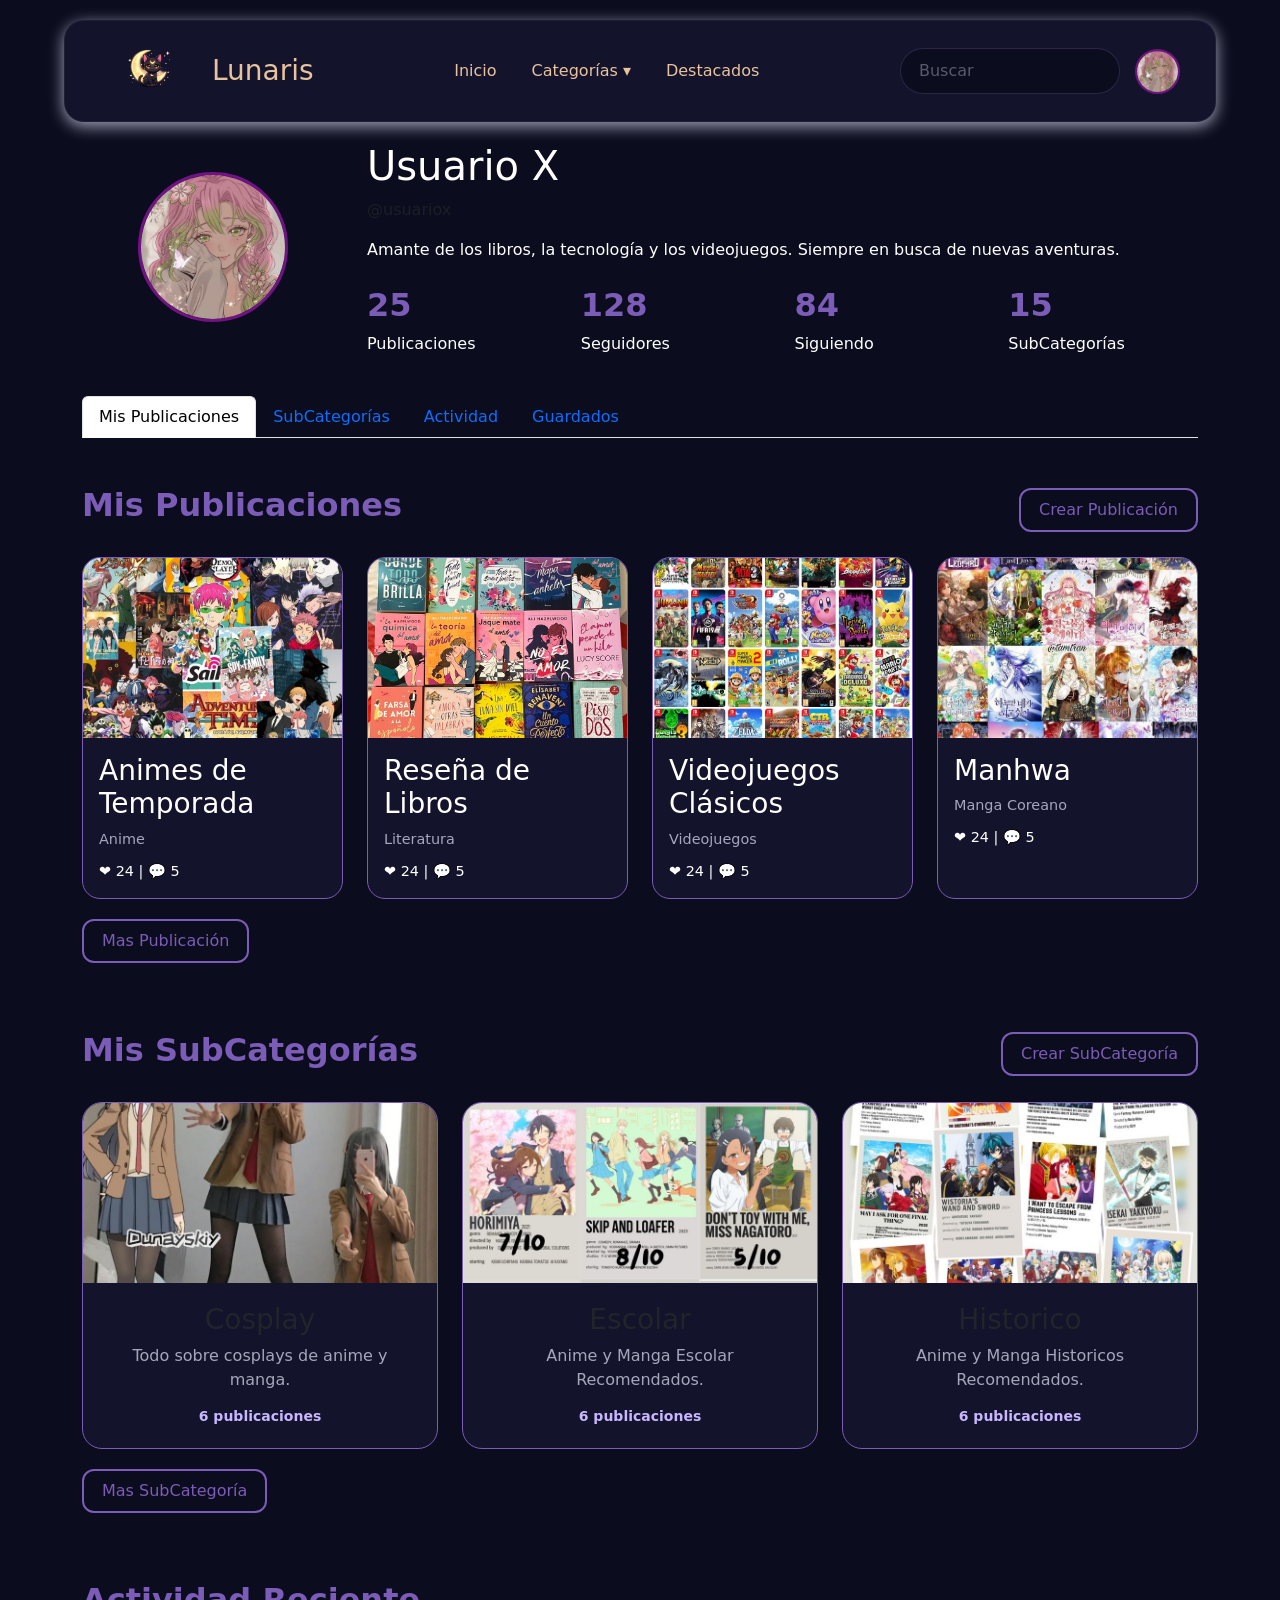
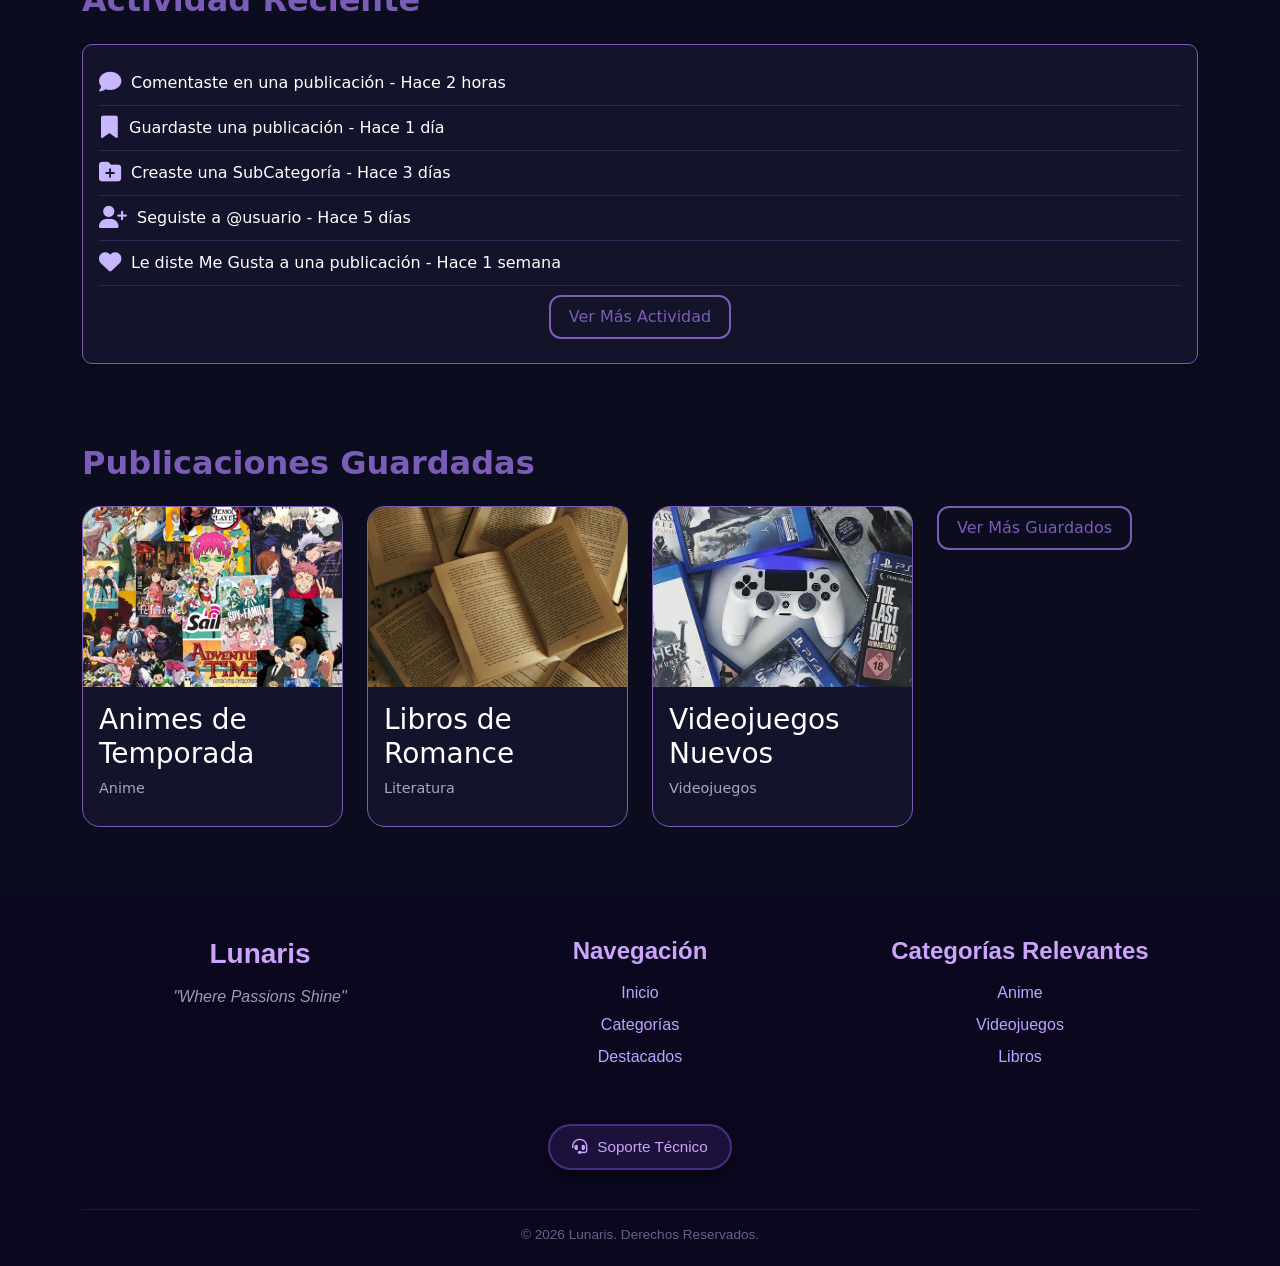
==== commit 94bbc6a7: "footer y perfinl" ====
--- a/perfil.html
+++ b/perfil.html
@@ -364,30 +364,27 @@
         </div>
 
     <!-- FOOTER -->
-    <footer>
+    <footer class="footer-lunaris">
         <div class="container">
             <div class="row text-center text-md-start">
 
-                <div class="col-md-4 mb-4 mb-md-0 d-flex flex-column align-items-center align-items-md-start">
-                    <div class="footer-logo-box text-center mb-2">
-                    </div>
-                    
-                    <h3 class="fw-bold m-0 footer-title">Lunaris</h3>
-                    <small class="footer-subtitle">"Where Passions Shine"</small>
-                </div>
-
-                <div class="col-md-4 mb-4 mb-md-0">
-                    <h3 class="fw-bold mb-3 footer-section-title">Navegación</h3>
-                    <ul class="list-unstyled lh-lg">
-                        <li><a href="index.html" class="footer-link">Inicio</a></li>
-                        <li><a href="categorias.html" class="footer-link">Categorías</a></li>
-                        <li><a href="destacados.html" class="footer-link">Destacados</a></li>
+                <div class="col-md-4 mb-4 mb-md-0 text-center">
+                    <h3>Lunaris</h3>
+                    <p class="tagline">"Where Passions Shine"</p>
+                </div>
+
+                <div class="col-md-4 mb-4 mb-md-0 text-center">
+                    <h4>Navegación</h4>
+                    <ul class="list-unstyled footer-links">
+                        <li><a href="index.html">Inicio</a></li>
+                        <li><a href="categorias.html">Categorías</a></li>
+                        <li><a href="destacados.html">Destacados</a></li>
                     </ul>
                 </div>
 
-                <div class="col-md-4">
-                    <h3 class="fw-bold mb-3 footer-section-title">Categorías Relevantes</h3>
-                    <ul class="list-unstyled lh-lg footer-placeholder-list">
+                <div class="col-md-4 mb-4 mb-md-0 text-center">
+                    <h4>Categorías Relevantes</h4>
+                    <ul class="list-unstyled footer-links">
                         <li><a href="anime.html">Anime</a></li>
                         <li><a href="videojuegos.html">Videojuegos</a></li>
                         <li><a href="libros.html">Libros</a></li>
@@ -396,8 +393,24 @@
 
             </div>
 
+            <div class="row">
+                <div class="col-12 text-center mt-4">
+                    <div class="soporte-container">
+                        <a href="recomendaciones.html" class="btn-soporte" title="Soporte Técnico">
+                            <i class="fa-solid fa-headset"></i>
+                            <span>Soporte Técnico</span>
+                        </a>
+                    </div>
+                </div>
+            </div>
+
+            <div class="row">
+                <div class="col-12 text-center mt-4">
+                    <p class="copyright">&copy; 2026 Lunaris. Derechos Reservados.</p>
+                </div>
+            </div>
+
         </div>
-        <p>&copy; 2026 Lunaris. Derechos Reservados.</p>
     </footer>
 
 <script src="https://cdn.jsdelivr.net/npm/bootstrap@5.3.3/dist/js/bootstrap.bundle.min.js"></script>
--- a/assets/css/styles.css
+++ b/assets/css/styles.css
@@ -410,3 +410,90 @@
     min-height: 100vh;
 }
 
+/* Sección del footer */
+.footer-lunaris {
+    background-color: #0b071e; 
+    color: #ffffff;
+    padding: 40px 0 20px 0;
+    font-family: sans-serif;
+}
+
+
+.footer-lunaris h3, 
+.footer-lunaris h4 {
+    color: #cda4fc; 
+    font-weight: 600;
+    margin-bottom: 15px;
+}
+
+.footer-lunaris .tagline {
+    color: #a594be;
+    font-style: italic;
+}
+
+.footer-links li {
+    margin-bottom: 8px;
+}
+
+.footer-links a {
+    color: #bfa3ff !important; 
+    text-decoration: none;
+    transition: color 0.3s ease;
+}
+
+.footer-links a:hover {
+    color: #ffffff !important; 
+    text-shadow: 0 0 8px #a267ff; 
+}
+
+/*  Botón del Soporte Técnico */
+
+.soporte-container {
+    display: flex;
+    justify-content: center;
+    align-items: center;
+    margin: 15px 0;
+}
+
+.btn-soporte {
+    display: inline-flex;
+    align-items: center;
+    gap: 10px;
+    padding: 10px 22px;
+    background-color: #1b113a !important; 
+    color: #cda4fc !important; 
+    border: 2px solid #4a2d82 !important; 
+    border-radius: 30px;
+    text-decoration: none !important;
+    font-size: 0.95rem;
+    font-weight: 500;
+    transition: all 0.3s ease-in-out;
+    box-shadow: 0 4px 10px rgba(0, 0, 0, 0.4);
+}
+
+
+.btn-soporte:hover {
+    background-color: #2b1b54 !important;
+    color: #ffffff !important;
+    border-color: #a267ff !important; 
+    box-shadow: 0 0 15px rgba(162, 103, 255, 0.6);
+    transform: translateY(-3px);
+}
+
+.btn-soporte:hover i {
+    animation: bounceHeadset 0.6s infinite alternate;
+}
+
+@keyframes bounceHeadset {
+    from { transform: translateY(0); }
+    to { transform: translateY(-3px); }
+}
+
+/* Texto de Derechos Reservados */
+.footer-lunaris .copyright {
+    color: #6c5f8a;
+    font-size: 0.85rem;
+    margin: 0;
+    border-top: 1px solid #1f1542;
+    padding-top: 15px;
+}
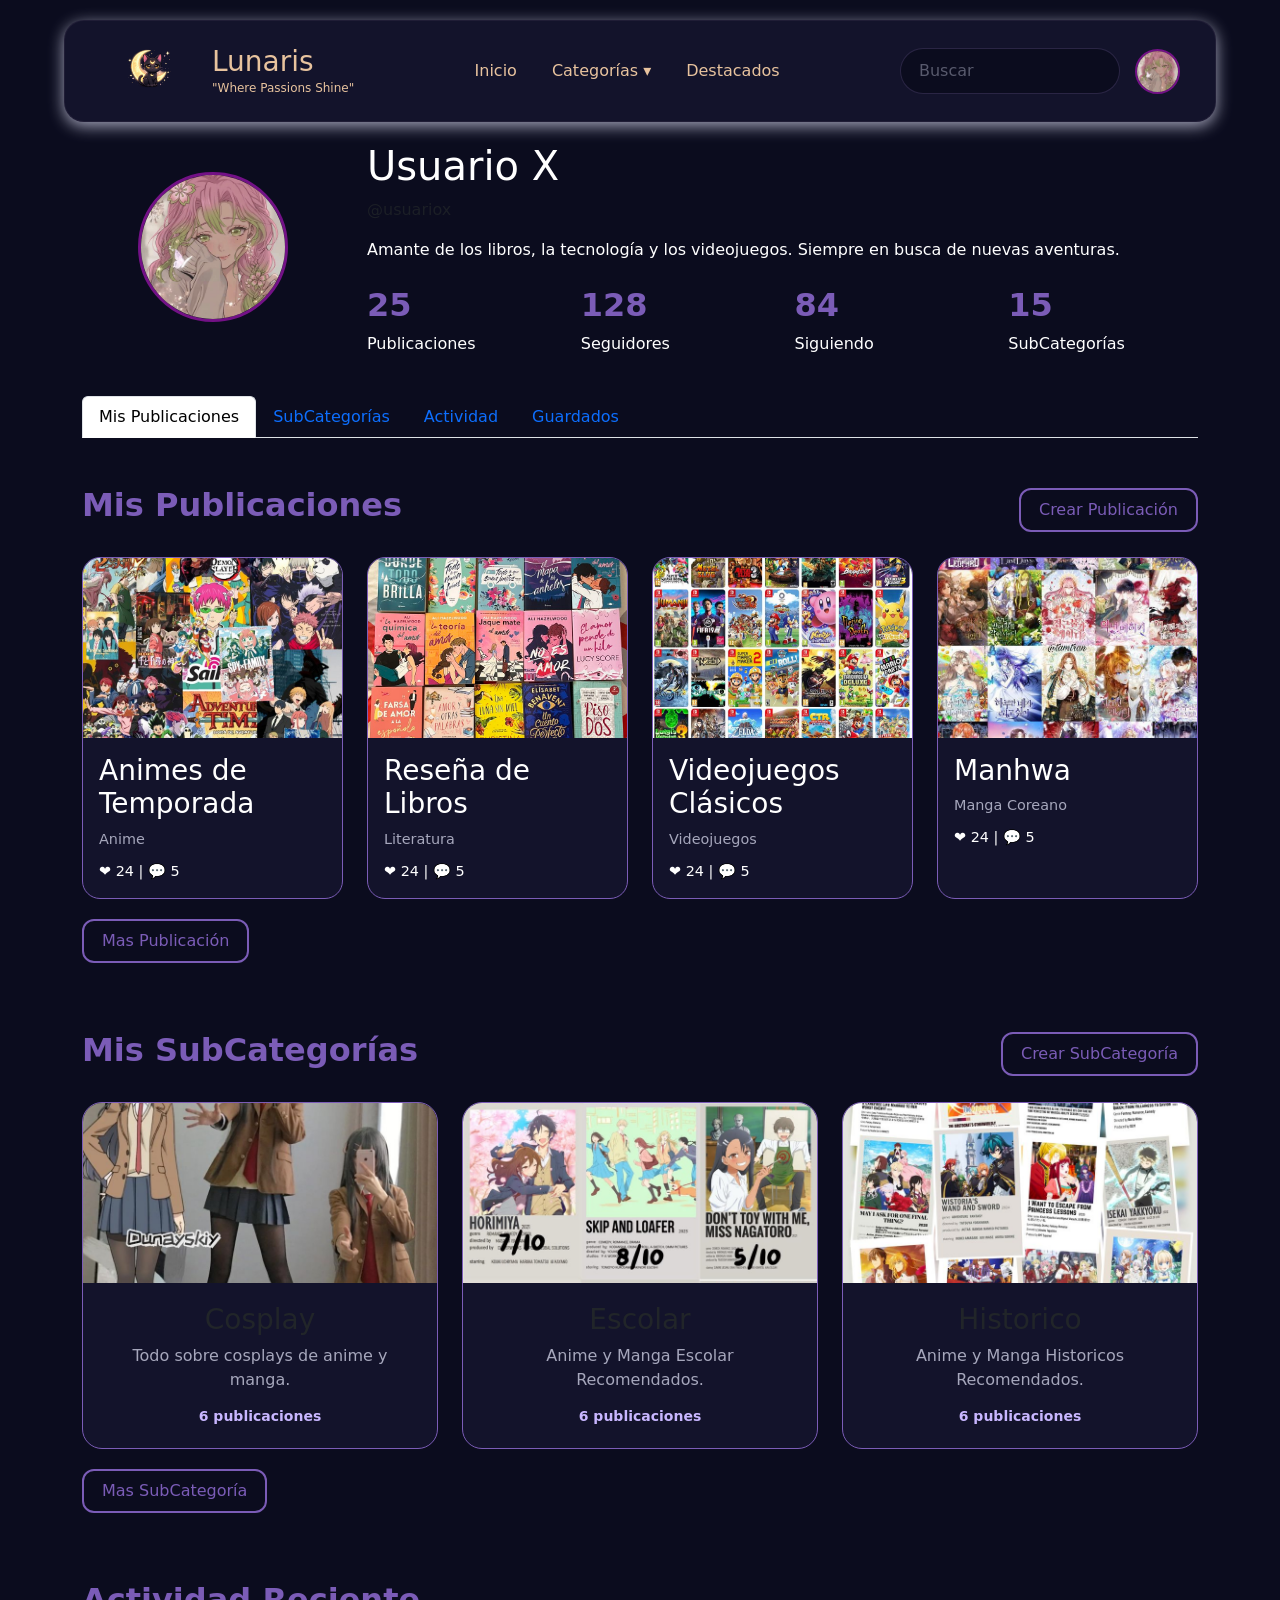
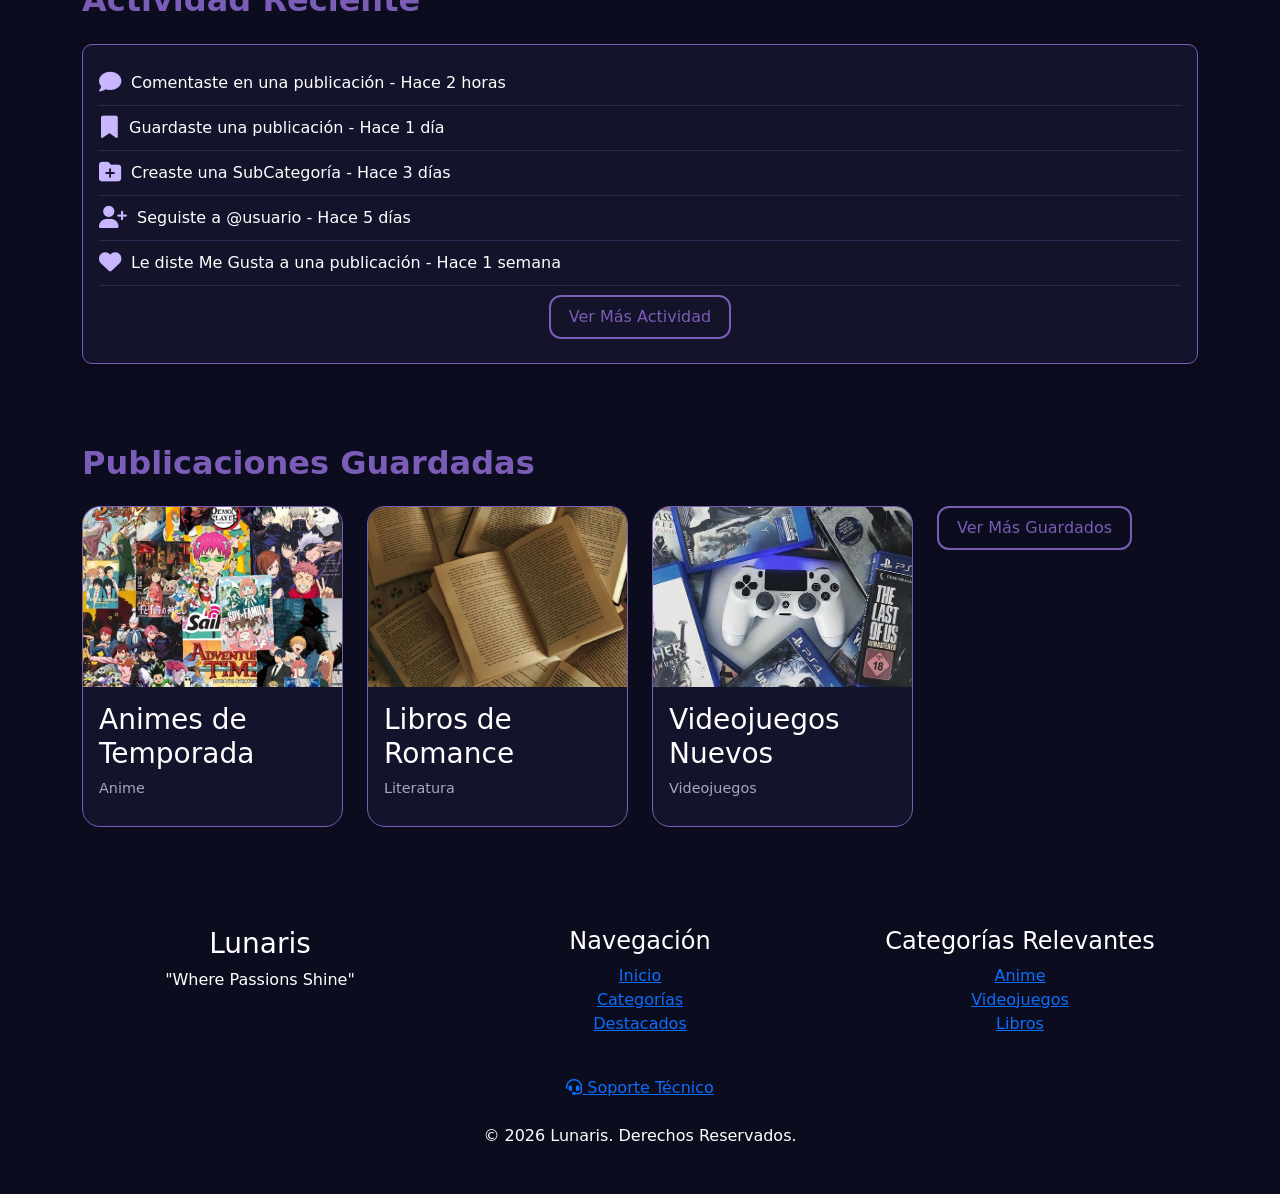
==== commit b67ddd24: "Merge branch 'master' of https://github.com/elizabethXP/Lunaris into rama_recomendaciones" ====
--- a/perfil.html
+++ b/perfil.html
@@ -6,18 +6,18 @@
     <title>Perfil</title>
     <link rel="icon" href="assets/img/luna.png">
     <link href="https://cdn.jsdelivr.net/npm/bootstrap@5.3.8/dist/css/bootstrap.min.css" rel="stylesheet" integrity="sha384-sRIl4kxILFvY47J16cr9ZwB07vP4J8+LH7qKQnuqkuIAvNWLzeN8tE5YBujZqJLB" crossorigin="anonymous">        
-    <link rel="stylesheet" href="assets/css/styles.css"> 
+    <link rel="stylesheet" href="assets/css/perfil.css"> 
     <link rel="stylesheet" href="https://cdnjs.cloudflare.com/ajax/libs/font-awesome/6.5.1/css/all.min.css">   
 </head>
+
 <body>
-
     <!-- NAVBAR -->
     <nav class="navbar-lunaris">
-
                 <div class="logo">
                     <img src="assets/img/logo_lunaris.png" alt="Logo">
                     <div class="Titulo">
                         <h1>Lunaris</h1>
+                        <p>"Where Passions Shine"</p>
                     </div>
                 </div>
 
@@ -89,278 +89,276 @@
 
         <div class="container">
 
-        <!-- PERFIL -->
-        <section class="perfil-header">
-            <div class="row align-items-center">
-
-                <div class="col-md-3 text-center">
-                    <img src="assets/img/mitsuri.jpg" class="foto-perfil" alt="Perfil">
-                </div>
-
-                <div class="col-md-9">
-
-                    <h1>Usuario X</h1>
-                    <p class="text-muted">@usuariox</p>
-
-                    <p>
-                        Amante de los libros, la tecnología y los videojuegos.
-                        Siempre en busca de nuevas aventuras.
-                    </p>
+                <!-- PERFIL -->
+                <section class="perfil-header">
+                    <div class="row align-items-center">
+
+                        <div class="col-md-3 text-center">
+                            <img src="assets/img/mitsuri.jpg" class="foto-perfil" alt="Perfil">
+                        </div>
+
+                        <div class="col-md-9">
+
+                            <h1>Usuario X</h1>
+                            <p class="text-muted">@usuariox</p>
+
+                            <p>
+                                Amante de los libros, la tecnología y los videojuegos.
+                                Siempre en busca de nuevas aventuras.
+                            </p>
+
+                            <div class="row mt-4">
+
+                                <div class="col stats">
+                                    <h2>25</h2>
+                                    <p>Publicaciones</p>
+                                </div>
+
+                                <div class="col stats">
+                                    <h2>128</h2>
+                                    <p>Seguidores</p>
+                                </div>
+
+                                <div class="col stats">
+                                    <h2>84</h2>
+                                    <p>Siguiendo</p>
+                                </div>
+
+                                <div class="col stats">
+                                    <h2>15</h2>
+                                    <p>SubCategorías</p>
+                                </div>
+
+                            </div>
+
+                        </div>
+                    </div>
+                </section>
+
+                <!-- TABS -->
+                <ul class="nav nav-tabs mt-4">
+                    <li class="nav-item">
+                        <a class="nav-link active" href="#publicaciones">Mis Publicaciones</a>
+                    </li>
+
+                    <li class="nav-item">
+                        <a class="nav-link" href="#subcategorias">SubCategorías</a>
+                    </li>
+
+                    <li class="nav-item">
+                        <a class="nav-link" href="#actividad">Actividad</a>
+                    </li>
+
+                    <li class="nav-item">
+                        <a class="nav-link" href="#guardados">Guardados</a>
+                    </li>
+                </ul>
+
+                <!-- PUBLICACIONES -->
+                <section class="mt-5" id="publicaciones">
+                    <div class="d-flex justify-content-between align-items-center">
+                        <h2>Mis Publicaciones</h2>
+                        <button class="btn btn-outline-primary">
+                            Crear Publicación
+                        </button>
+                    </div>
 
                     <div class="row mt-4">
 
-                        <div class="col stats">
-                            <h2>25</h2>
-                            <p>Publicaciones</p>
-                        </div>
-
-                        <div class="col stats">
-                            <h2>128</h2>
-                            <p>Seguidores</p>
-                        </div>
-
-                        <div class="col stats">
-                            <h2>84</h2>
-                            <p>Siguiendo</p>
-                        </div>
-
-                        <div class="col stats">
-                            <h2>15</h2>
-                            <p>SubCategorías</p>
-                        </div>
-
-                    </div>
-
-                </div>
-            </div>
-        </section>
-
-        <!-- TABS -->
-        <ul class="nav nav-tabs mt-4">
-            <li class="nav-item">
-                <a class="nav-link active" href="#publicaciones">Mis Publicaciones</a>
-            </li>
-
-            <li class="nav-item">
-                <a class="nav-link" href="#subcategorias">SubCategorías</a>
-            </li>
-
-            <li class="nav-item">
-                <a class="nav-link" href="#actividad">Actividad</a>
-            </li>
-
-            <li class="nav-item">
-                <a class="nav-link" href="#guardados">Guardados</a>
-            </li>
-        </ul>
-
-        <!-- PUBLICACIONES -->
-        <section class="mt-5" id="publicaciones">
-
-            <div class="d-flex justify-content-between align-items-center">
-                <h2>Mis Publicaciones</h2>
-                <button class="btn btn-outline-primary">
-                    Crear Publicación
-                </button>
-            </div>
-
-            <div class="row mt-4">
-
-                <div class="col-md-3">
-                    <div class="card card-publicacion">
-                        <img src="assets/img/animetemporada.jpg" class="card-img-top" alt="animetemporada">
-                        <div class="card-body">
-                            <h3> Animes de Temporada</h3>
-                            <p>Anime</p>
-                            ❤ 24 | 💬 5
-                        </div>
-                    </div>
-                </div>
-
-                <div class="col-md-3">
-                    <div class="card card-publicacion">
-                        <img src="assets/img/reseñalibros.jpg" class="card-img-top" alt="reseñalibros">
-                        <div class="card-body">
-                            <h3>Reseña de Libros</h3>
-                            <p>Literatura</p>
-                            ❤ 24 | 💬 5
-                        </div>
-                    </div>
-                </div>
-
-                <div class="col-md-3">
-                    <div class="card card-publicacion">
-                        <img src="assets/img/videojuegosclasic.jpg" class="card-img-top" alt="videojuegosclasic">
-                        <div class="card-body">
-                            <h3>Videojuegos Clásicos</h3>
-                            <p>Videojuegos</p>
-                            ❤ 24 | 💬 5
-                        </div>
-                    </div>
-                </div>
-
-                <div class="col-md-3">
-                    <div class="card card-publicacion">
-                        <img src="assets/img/manhwa.jpg" class="card-img-top" alt="manhwa">
-                        <div class="card-body">
-                            <h3>Manhwa</h3>
-                            <p>Manga Coreano</p>
-                            ❤ 24 | 💬 5
-                        </div>
-                    </div>
-                </div>
-
-                <div class="col-md-3">
-                    <button class="btn btn-outline-primary">
-                        Mas Publicación
-                    </button>
-                </div>
-            </div>
-        </section>
-
-        <!-- SUBCATEGORIAS -->
-        <section class="mt-5" id="subcategorias">
-
-            <div class="d-flex justify-content-between align-items-center">
-                <h2>Mis SubCategorías</h2>
-
-                <button class="btn btn-outline-success">
-                    Crear SubCategoría
-                </button>
-                
-            </div>
-
-            <div class="row mt-4">
-
-                <div class="col-md-4">
-                    <div class="card card-subcategoria">
-                        <img src="assets/img/cosplay.jpg" class="card-img-top" alt="anime">
-                        <div class="card-body text-center">
-                            <h3>Cosplay</h3>
-                            <p>Todo sobre cosplays de anime y manga.</p>
-                            <small>6 publicaciones</small>
-                        </div>
-                    </div>
-                </div>
-
-                <div class="col-md-4">
-                    <div class="card card-subcategoria">
-                        <img src="assets/img/animeescolar.jpg" class="card-img-top" alt="videojuegos">
-                        <div class="card-body text-center">
-                            <h3>Escolar</h3>
-                            <p>Anime y Manga Escolar Recomendados.</p>
-                            <small>6 publicaciones</small>
-                        </div>
-                    </div>
-                </div>
-
-                <div class="col-md-4">
-                    <div class="card card-subcategoria">
-                        <img src="assets/img/animehistorico.jpg" class="card-img-top" alt="libros">
-                        <div class="card-body text-center">
-                            <h3>Historico</h3>
-                            <p>Anime y Manga Historicos Recomendados.</p>
-                            <small>6 publicaciones</small>
-                        </div>
-                    </div>
-                </div>
-
-                <div class="col-md-4">
-                    <button class="btn btn-outline-success">
-                        Mas SubCategoría
-                    </button>
-                </div>
-
-            </div>
-
-        </section>
-
-        <!-- ACTIVIDAD -->
-    <section class="mt-5" id="actividad">
-
-        <h2>Actividad Reciente</h2>
-
-        <div class="card card-actividad mt-4">
-
-            <div class="card-body">
-
-                <div class="item-actividad">
-                    <i class="fa-solid fa-comment"></i>
-                    <p>Comentaste en una publicación - Hace 2 horas</p>
-                </div>
-
-                <div class="item-actividad">
-                    <i class="fa-solid fa-bookmark"></i>
-                    <p>Guardaste una publicación - Hace 1 día</p>
-                </div>
-
-                <div class="item-actividad">
-                    <i class="fa-solid fa-folder-plus"></i>
-                    <p>Creaste una SubCategoría - Hace 3 días</p>
-                </div>
-
-                <div class="item-actividad">
-                    <i class="fa-solid fa-user-plus"></i>
-                    <p>Seguiste a @usuario - Hace 5 días</p>
-                </div>
-
-                 <div class="item-actividad">
-                    <i class="fa-solid fa-heart"></i>
-                    <p>Le diste Me Gusta a una publicación - Hace 1 semana</p>
-                </div>
-                <div class="card-footer text-center">
-                    <button class="btn btn-outline-success">
-                        Ver Más Actividad
-                    </button>
-                </div>
-            </div>
-        </div>
-
-    </section>
-
-            <!-- GUARDADOS -->
-    <section class="mt-5" id="guardados">
-        <h2>Publicaciones Guardadas</h2>
-
-        <div class="row mt-4">
-
-            <div class="col-md-3">
-                <div class="card card-publicacion">
-                    <img src="assets/img/animetemporada.jpg" class="card-img-top" alt="animetemporada">
+                        <div class="col-md-3">
+                            <div class="card card-publicacion">
+                                <img src="assets/img/animetemporada.jpg" class="card-img-top" alt="animetemporada">
+                                <div class="card-body">
+                                    <h3> Animes de Temporada</h3>
+                                    <p>Anime</p>
+                                    ❤ 24 | 💬 5
+                                </div>
+                            </div>
+                        </div>
+
+                        <div class="col-md-3">
+                            <div class="card card-publicacion">
+                                <img src="assets/img/reseñalibros.jpg" class="card-img-top" alt="reseñalibros">
+                                <div class="card-body">
+                                    <h3>Reseña de Libros</h3>
+                                    <p>Literatura</p>
+                                    ❤ 24 | 💬 5
+                                </div>
+                            </div>
+                        </div>
+
+                        <div class="col-md-3">
+                            <div class="card card-publicacion">
+                                <img src="assets/img/videojuegosclasic.jpg" class="card-img-top" alt="videojuegosclasic">
+                                <div class="card-body">
+                                    <h3>Videojuegos Clásicos</h3>
+                                    <p>Videojuegos</p>
+                                    ❤ 24 | 💬 5
+                                </div>
+                            </div>
+                        </div>
+
+                        <div class="col-md-3">
+                            <div class="card card-publicacion">
+                                <img src="assets/img/manhwa.jpg" class="card-img-top" alt="manhwa">
+                                <div class="card-body">
+                                    <h3>Manhwa</h3>
+                                    <p>Manga Coreano</p>
+                                    ❤ 24 | 💬 5
+                                </div>
+                            </div>
+                        </div>
+
+                        <div class="col-md-3">
+                            <button class="btn btn-outline-primary">
+                                Mas Publicación
+                            </button>
+                        </div>
+                    </div>
+                </section>
+
+                <!-- SUBCATEGORIAS -->
+                <section class="mt-5" id="subcategorias">
+
+                    <div class="d-flex justify-content-between align-items-center">
+                        <h2>Mis SubCategorías</h2>
+
+                        <button class="btn btn-outline-success">
+                            Crear SubCategoría
+                        </button>
+                        
+                    </div>
+
+                    <div class="row mt-4">
+
+                        <div class="col-md-4">
+                            <div class="card card-subcategoria">
+                                <img src="assets/img/cosplay.jpg" class="card-img-top" alt="anime">
+                                <div class="card-body text-center">
+                                    <h3>Cosplay</h3>
+                                    <p>Todo sobre cosplays de anime y manga.</p>
+                                    <small>6 publicaciones</small>
+                                </div>
+                            </div>
+                        </div>
+
+                        <div class="col-md-4">
+                            <div class="card card-subcategoria">
+                                <img src="assets/img/animeescolar.jpg" class="card-img-top" alt="videojuegos">
+                                <div class="card-body text-center">
+                                    <h3>Escolar</h3>
+                                    <p>Anime y Manga Escolar Recomendados.</p>
+                                    <small>6 publicaciones</small>
+                                </div>
+                            </div>
+                        </div>
+
+                        <div class="col-md-4">
+                            <div class="card card-subcategoria">
+                                <img src="assets/img/animehistorico.jpg" class="card-img-top" alt="libros">
+                                <div class="card-body text-center">
+                                    <h3>Historico</h3>
+                                    <p>Anime y Manga Historicos Recomendados.</p>
+                                    <small>6 publicaciones</small>
+                                </div>
+                            </div>
+                        </div>
+
+                        <div class="col-md-4">
+                            <button class="btn btn-outline-success">
+                                Mas SubCategoría
+                            </button>
+                        </div>
+
+                    </div>
+
+                </section>
+
+                <!-- ACTIVIDAD -->
+            <section class="mt-5" id="actividad">
+
+                <h2>Actividad Reciente</h2>
+
+                <div class="card card-actividad mt-4">
+
                     <div class="card-body">
-                        <h3> Animes de Temporada</h3>
-                        <p>Anime</p>
-                    </div>
-                </div>
-            </div>
-
-            <div class="col-md-3">
-                <div class="card card-publicacion">
-                    <img src="assets/img/libros.jpg" class="card-img-top" alt="librosromance">
-                    <div class="card-body">
-                        <h3>Libros de Romance</h3>
-                        <p>Literatura</p>
-                    </div>
-                </div>
-            </div>
-
-            <div class="col-md-3">
-                <div class="card card-publicacion">
-                    <img src="assets/img/videojuegos.jpg" class="card-img-top" alt="videojuegosclasic">
-                    <div class="card-body">
-                        <h3>Videojuegos Nuevos</h3>
-                        <p>Videojuegos</p>
-                    </div>
-                </div>
-            </div>
-
-            <div class="col-md-3">
-                <button class="btn btn-outline-success">
-                    Ver Más Guardados
-                </button>
-            </div>
-        </div>
-    </section>
+
+                        <div class="item-actividad">
+                            <i class="fa-solid fa-comment"></i>
+                            <p>Comentaste en una publicación - Hace 2 horas</p>
+                        </div>
+
+                        <div class="item-actividad">
+                            <i class="fa-solid fa-bookmark"></i>
+                            <p>Guardaste una publicación - Hace 1 día</p>
+                        </div>
+
+                        <div class="item-actividad">
+                            <i class="fa-solid fa-folder-plus"></i>
+                            <p>Creaste una SubCategoría - Hace 3 días</p>
+                        </div>
+
+                        <div class="item-actividad">
+                            <i class="fa-solid fa-user-plus"></i>
+                            <p>Seguiste a @usuario - Hace 5 días</p>
+                        </div>
+
+                        <div class="item-actividad">
+                            <i class="fa-solid fa-heart"></i>
+                            <p>Le diste Me Gusta a una publicación - Hace 1 semana</p>
+                        </div>
+                        <div class="card-footer text-center">
+                            <button class="btn btn-outline-success">
+                                Ver Más Actividad
+                            </button>
+                        </div>
+                    </div>
+                </div>
+            </section>
+
+                    <!-- GUARDADOS -->
+            <section class="mt-5" id="guardados">
+                <h2>Publicaciones Guardadas</h2>
+
+                <div class="row mt-4">
+
+                    <div class="col-md-3">
+                        <div class="card card-publicacion">
+                            <img src="assets/img/animetemporada.jpg" class="card-img-top" alt="animetemporada">
+                            <div class="card-body">
+                                <h3> Animes de Temporada</h3>
+                                <p>Anime</p>
+                            </div>
+                        </div>
+                    </div>
+
+                    <div class="col-md-3">
+                        <div class="card card-publicacion">
+                            <img src="assets/img/libros.jpg" class="card-img-top" alt="librosromance">
+                            <div class="card-body">
+                                <h3>Libros de Romance</h3>
+                                <p>Literatura</p>
+                            </div>
+                        </div>
+                    </div>
+
+                    <div class="col-md-3">
+                        <div class="card card-publicacion">
+                            <img src="assets/img/videojuegos.jpg" class="card-img-top" alt="videojuegosclasic">
+                            <div class="card-body">
+                                <h3>Videojuegos Nuevos</h3>
+                                <p>Videojuegos</p>
+                            </div>
+                        </div>
+                    </div>
+
+                    <div class="col-md-3">
+                        <button class="btn btn-outline-success">
+                            Ver Más Guardados
+                        </button>
+                    </div>
+                </div>
+            </section>
         </div>
 
     <!-- FOOTER -->
--- a/assets/css/perfil.css
+++ b/assets/css/perfil.css
@@ -0,0 +1,412 @@
+* {
+    margin: 0;
+    padding: 0;
+    box-sizing: border-box;
+}
+
+body{
+    background-color: #0B0C1E;
+    color: white;
+    min-height: 100vh;
+}
+
+/* Barra de navegación */
+.navbar-lunaris {
+    display: flex;
+    justify-content: space-between;
+    align-items: center;
+
+    width: 90%;
+    margin: 20px auto;
+    padding: 15px 35px;
+
+    background: #13132B; 
+    border-radius: 20px;
+    border: 1px solid rgba(59, 49, 75, 0.332); 
+    box-shadow: 0 4px 16px #A6A7BC;   
+}
+
+/* Logo */
+.logo {
+    display: flex;
+    align-items: center;
+    gap: 12px;
+}
+
+.logo img {
+    width: 100px;
+    height: 70px;
+    object-fit: contain;
+}
+
+.Titulo h1 {
+    font-size: 28px;
+    color: #E8C39E; 
+    margin: 0;
+}
+
+.Titulo p {
+    font-size: 12px;
+    color: #E8C39E;
+    margin: 0;
+}
+
+/* Menú principal */
+.menu {
+    display: flex;
+    align-items: center;
+    gap: 35px;
+    list-style: none;
+    margin: 0;
+    padding: 0;
+}
+
+.menu li {
+    display: flex;
+    align-items: center;
+}
+
+.menu a {
+    text-decoration: none;
+    color: #E8C39E;
+    font-weight: 500;
+    transition: .3s ease;
+}
+
+.menu a:hover {
+    color: #A488D9; /* Lila de Contraste */
+}
+
+/* Categorías */
+.Drop-Categorias {
+    position: relative;
+    display: flex;
+    align-items: center;
+}
+
+.Drop-Categorias::after {
+    content: "";
+    position: absolute;
+    left: 0;
+    top: 100%;
+    width: 100%;
+    height: 15px;
+}
+
+.drop-content {
+    position: absolute;
+    top: calc(100% + 15px);
+    left: 50%;
+    transform: translateX(-50%) translateY(10px);
+
+    display: flex;
+    gap: 50px;
+    min-width: 600px;
+    padding: 25px 30px;
+
+    background: #13132B; 
+    border: 1px solid rgba(164, 136, 217, 0.2); 
+    border-radius: 18px;
+    box-shadow: 0 10px 30px rgba(0, 0, 0, .6);
+
+    opacity: 0;
+    visibility: hidden;
+    transition: all .25s ease;
+    z-index: 999;
+}
+
+/* Mostrar menú */
+.Drop-Categorias:hover .drop-content {
+    opacity: 1;
+    visibility: visible;
+    transform: translateX(-50%) translateY(0);
+}
+
+/* Columnas */
+.columna {
+    display: flex;
+    flex-direction: column;
+    min-width: 140px;
+}
+
+.columna h2 {
+    font-size: 16px;
+    font-weight: 600;
+    color: #E8C39E;
+    margin-bottom: 12px;
+}
+
+.columna a {
+    padding: 6px 0;
+    color: #A6A7BC;
+    transition: .2s ease;
+}
+
+.columna a:hover {
+    color: #E8C39E; 
+    transform: translateX(4px);
+}
+
+/* Estilos para el buscador */
+.buscador {
+    display: flex;
+    align-items: center;
+    gap: 15px;
+}
+
+.buscador input {
+    width: 220px;
+    padding: 10px 18px;
+
+    border: 1px solid rgba(164, 136, 217, 0.2);
+    border-radius: 30px;
+    background: #0B0C1E;
+    color: #E8C39E;     
+    outline: none;
+    transition: .3s ease;
+}
+
+.buscador input::placeholder {
+    color: rgba(166, 167, 188, 0.5);
+}
+
+.buscador input:focus {
+    background: #0B0C1E;
+    border-color: #A488D9; 
+    box-shadow: 0 0 0 2px rgba(164, 136, 217, 0.4);
+}
+
+.buscador i {
+    font-size: 28px;
+    color: #A488D9; 
+    cursor: pointer;
+    transition: .3s ease;
+}
+
+.buscador i:hover {
+    color: #E8C39E; 
+}
+
+/* Foto de perfil */
+
+.foto-perfil{
+    width: 150px;
+    height: 150px;
+    object-fit: cover;
+    border-radius: 50%;
+    border: 3px solid #731186;
+}
+
+/* Icono de perfil en la barra de navegación */
+
+.icono-perfil{
+    width: 45px;
+    height: 45px;
+    border-radius: 50%;
+    object-fit: cover;
+    border: 2px solid #731186;
+    cursor: pointer;
+    transition: 0.3s;
+}
+
+.icono-perfil:hover{
+    transform: scale(1.1);
+    border-color: #7B5CB7;
+}
+
+/* Actividad */
+
+.card-actividad{
+    background-color: #13132B;
+    border: 1px solid #7B5CB7;
+    border-radius: 10px;
+    color: white;
+    box-shadow: 0 4px 10px rgba(0,0,0,.15);
+}
+
+.item-actividad{
+    display: flex;
+    align-items: center;
+    gap: 10px;
+    padding: 10px 0;
+    border-bottom: 1px solid rgba(123,92,183,.3);
+}
+
+.item-actividad:last-child{
+    border-bottom: none;
+}
+
+.item-actividad i{
+    color: #C8B6FF;
+    font-size: 1.4rem;
+    min-width: 20px;
+    text-align: center;
+}
+
+.item-actividad p{
+    margin: 0;
+    color: #FFFFFF;
+}
+
+/* Separación entre Actividad y Footer */
+
+#actividad{
+    margin-bottom: 80px;
+}
+
+/* Publicaciones */
+
+/* Botón Crear Publicación */
+
+.btn-outline-primary{
+    border: 2px solid #7B5CB7;
+    color: #7B5CB7;
+    border-radius: 12px;
+    padding: 8px 18px;
+    transition: 0.3s;
+}
+
+.btn-outline-primary:hover{
+    background-color: #7B5CB7;
+    border-color: #7B5CB7;
+    color: #E8C39E;
+}
+
+/* Tarjetas */
+
+.card-publicacion{
+    background-color: #13132B;
+    border: 1px solid #7B5CB7;
+    border-radius: 18px;
+    overflow: hidden;
+    transition: 0.3s ease;
+    cursor: pointer;
+    height: 100%;
+}
+
+.card-publicacion:hover{
+    transform: translateY(-8px);
+    box-shadow: 0 8px 20px rgba(123, 92, 183, 0.35);
+}
+
+/* Imagen */
+
+.card-publicacion .card-img-top{
+    height: 180px;
+    object-fit: cover;
+    background-color: #0B0C1E;
+}
+
+/* Contenido */
+
+.card-publicacion .card-body{
+    color: #FFFFFF;
+    font-size: 0.9rem;
+}
+
+.card-publicacion h6{
+    color: #FFFFFF;
+    font-size: 1rem;
+    font-weight: 600;
+}
+
+.card-publicacion p{
+    color: #A6A7BC;
+    margin-bottom: 10px;
+}
+
+/* Espacio entre tarjetas */
+
+.row .col-md-3{
+    margin-bottom: 20px;
+}
+
+
+/* Subcategorías */
+
+/* Botón Crear Subcategoría */
+
+.btn-outline-success{
+    border: 2px solid #7B5CB7;
+    color: #7B5CB7;
+    border-radius: 12px;
+    padding: 8px 18px;
+    transition: 0.3s;
+}
+
+.btn-outline-success:hover{
+    background-color: #7B5CB7;
+    border-color: #7B5CB7;
+    color: white;
+}
+
+/* Tarjetas */
+
+.card-subcategoria{
+    background-color: #13132B;
+    border: 1px solid #7B5CB7;
+    border-radius: 20px;
+    overflow: hidden;
+    transition: 0.3s ease;
+    cursor: pointer;
+    height: 100%;
+}
+
+.card-subcategoria:hover{
+    transform: translateY(-8px);
+    box-shadow: 0 10px 25px rgba(123, 92, 183, 0.35);
+}
+
+/* Imagen */
+
+.card-subcategoria .card-img-top{
+    height: 180px;
+    width: 100%;
+    object-fit: cover;
+    background-color: #0B0C1E;
+}
+
+/* Contenido */
+
+.card-subcategoria .card-body{
+    padding: 20px;
+}
+
+.card-subcategoria h6{
+    color: #FFFFFF;
+    font-size: 1.2rem;
+    font-weight: 700;
+    margin-bottom: 10px;
+}
+
+.card-subcategoria p{
+    color: #A6A7BC;
+    margin-bottom: 12px;
+}
+
+.card-subcategoria small{
+    color: #C8B6FF;
+    font-weight: 600;
+}
+
+/* Espacio entre tarjetas */
+
+.row .col-md-4{
+    margin-bottom: 20px;
+}
+
+/* Footer */
+
+footer{
+    margin-top: 50px;
+    padding: 30px 0;
+}
+
+/* Títulos de secciones */
+
+section h2{
+    color: #7B5CB7;
+    font-weight: 700;
+}
+
+
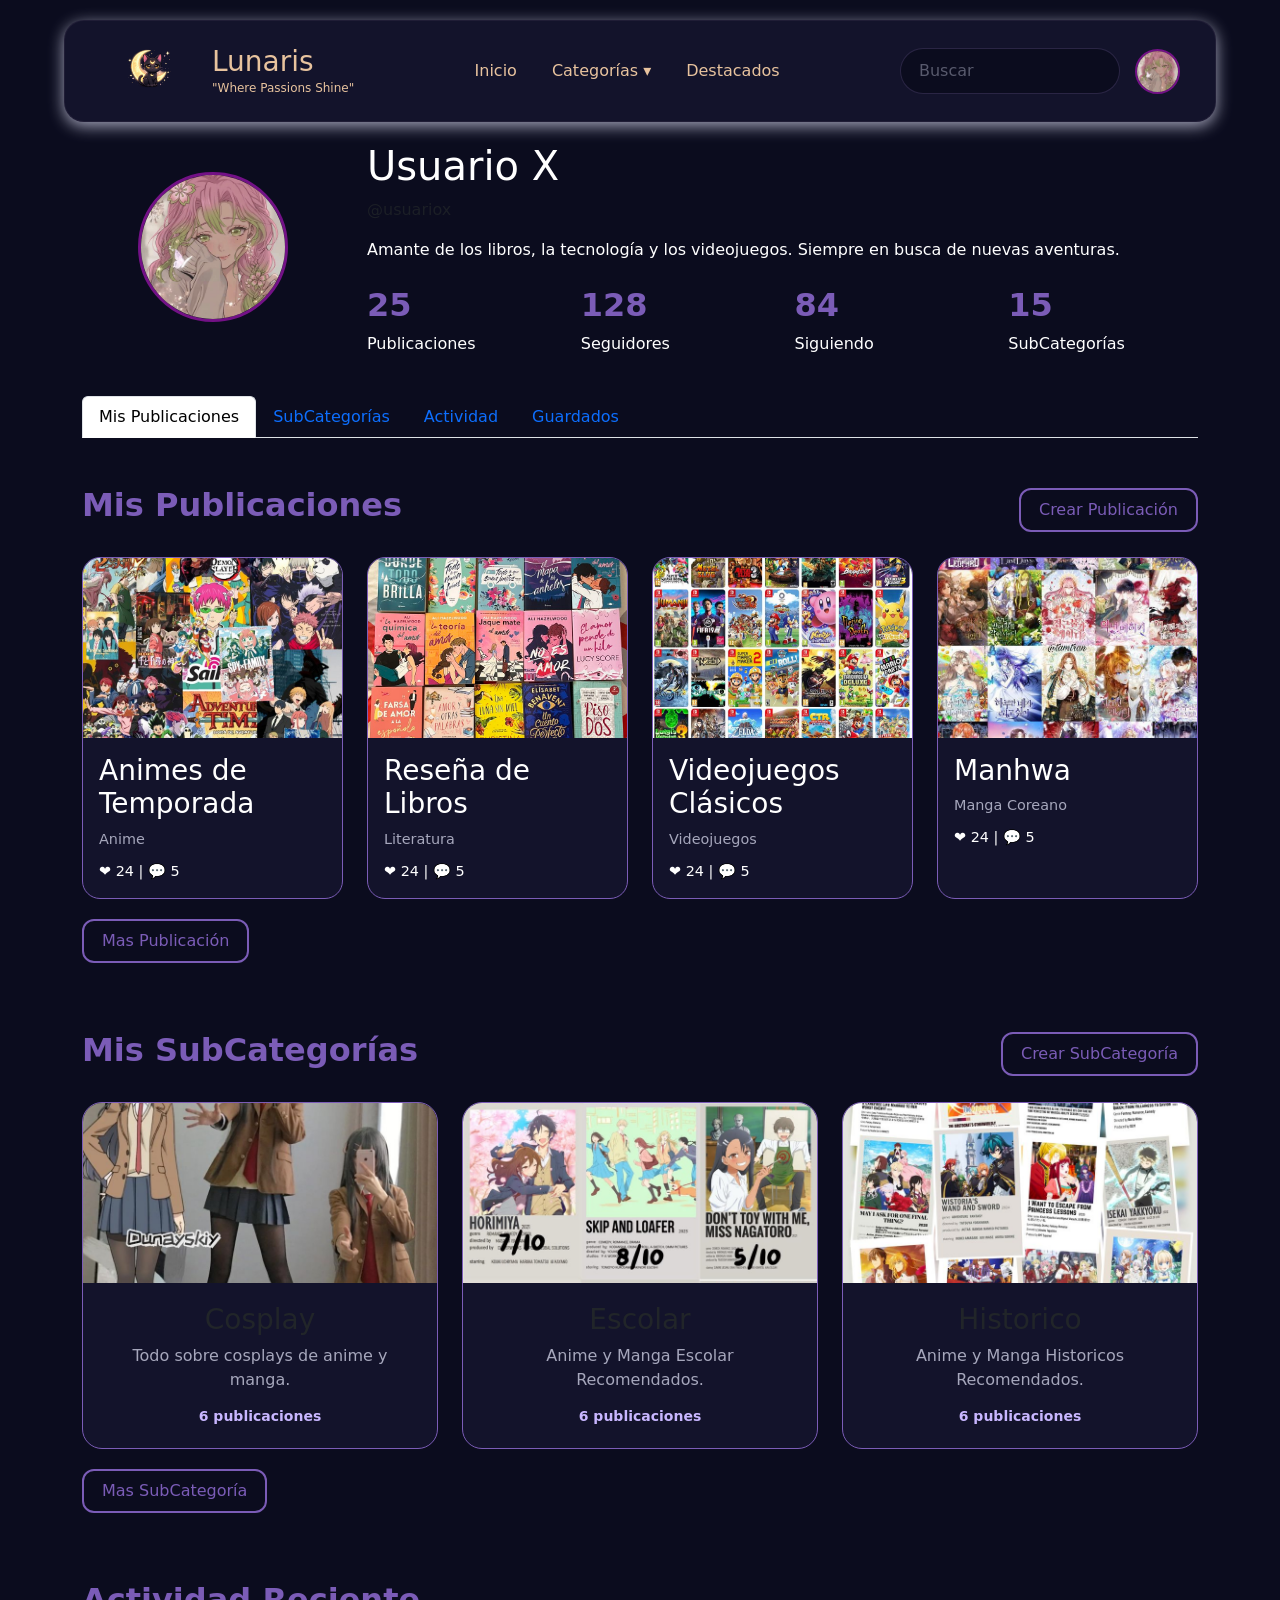
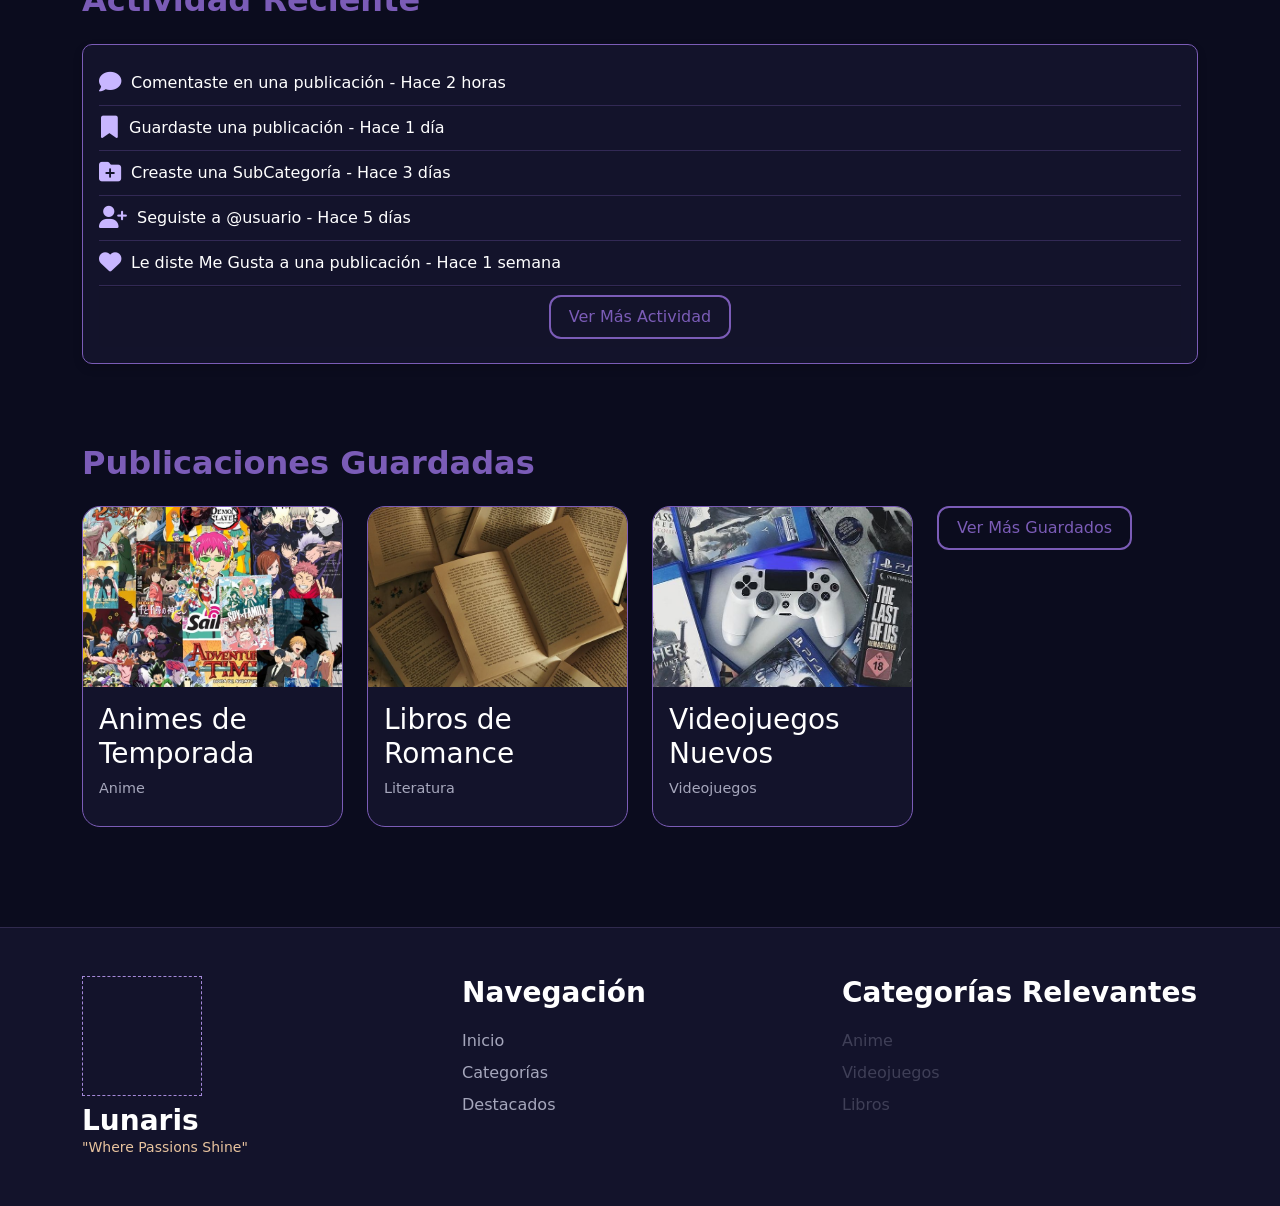
==== commit 9692056e: "agregue el footer" ====
--- a/perfil.html
+++ b/perfil.html
@@ -362,52 +362,37 @@
         </div>
 
     <!-- FOOTER -->
-    <footer class="footer-lunaris">
+    <footer class="custom-footer">
         <div class="container">
             <div class="row text-center text-md-start">
-
-                <div class="col-md-4 mb-4 mb-md-0 text-center">
-                    <h3>Lunaris</h3>
-                    <p class="tagline">"Where Passions Shine"</p>
-                </div>
-
-                <div class="col-md-4 mb-4 mb-md-0 text-center">
-                    <h4>Navegación</h4>
-                    <ul class="list-unstyled footer-links">
-                        <li><a href="index.html">Inicio</a></li>
-                        <li><a href="categorias.html">Categorías</a></li>
-                        <li><a href="destacados.html">Destacados</a></li>
+                
+                <div class="col-md-4 mb-4 mb-md-0 d-flex flex-column align-items-center align-items-md-start">
+                    <div class="footer-logo-box text-center mb-2">
+                    </div>
+                    
+                    <h3 class="fw-bold m-0 footer-title">Lunaris</h3>
+                    <small class="footer-subtitle">"Where Passions Shine"</small>
+                </div>
+
+                <div class="col-md-4 mb-4 mb-md-0">
+                    <h3 class="fw-bold mb-3 footer-section-title">Navegación</h3>
+                    <ul class="list-unstyled lh-lg">
+                        <li><a href="#" class="footer-link">Inicio</a></li>
+                        <li><a href="#" class="footer-link">Categorías</a></li>
+                        <li><a href="#" class="footer-link">Destacados</a></li>
                     </ul>
                 </div>
 
-                <div class="col-md-4 mb-4 mb-md-0 text-center">
-                    <h4>Categorías Relevantes</h4>
-                    <ul class="list-unstyled footer-links">
-                        <li><a href="anime.html">Anime</a></li>
-                        <li><a href="videojuegos.html">Videojuegos</a></li>
-                        <li><a href="libros.html">Libros</a></li>
+                <div class="col-md-4">
+                    <h3 class="fw-bold mb-3 footer-section-title">Categorías Relevantes</h3>
+                    <ul class="list-unstyled lh-lg footer-placeholder-list">
+                        <li>Anime</li>
+                        <li>Videojuegos</li>
+                        <li>Libros</li>
                     </ul>
                 </div>
 
             </div>
-
-            <div class="row">
-                <div class="col-12 text-center mt-4">
-                    <div class="soporte-container">
-                        <a href="recomendaciones.html" class="btn-soporte" title="Soporte Técnico">
-                            <i class="fa-solid fa-headset"></i>
-                            <span>Soporte Técnico</span>
-                        </a>
-                    </div>
-                </div>
-            </div>
-
-            <div class="row">
-                <div class="col-12 text-center mt-4">
-                    <p class="copyright">&copy; 2026 Lunaris. Derechos Reservados.</p>
-                </div>
-            </div>
-
         </div>
     </footer>
 
--- a/assets/css/perfil.css
+++ b/assets/css/perfil.css
@@ -2,6 +2,16 @@
     margin: 0;
     padding: 0;
     box-sizing: border-box;
+}
+
+:root {
+    --bg-main: #0B0C1E;         /* Fondo Principal: Azul/morado medianoche */
+    --bg-card: #13132B;         /* Fondo de Tarjetas, Bloques y Navbar */
+    --action-primary: #7B5CB7;  /* Color de Acción Principal (Botones) */
+    --action-contrast: #A488D9; /* Lila de Contraste (Iconos y Hoover) */
+    --mystic-gold: #E8C39E;     /* Dorado/Crema Místico (Subtítulo y detalles) */
+    --text-headings: #FFFFFF;   /* Blanco Puro para Títulos */
+    --text-paragraphs: #A6A7BC; /* Gris Lavanda para textos generales */
 }
 
 body{
@@ -397,9 +407,46 @@
 
 /* Footer */
 
-footer{
-    margin-top: 50px;
-    padding: 30px 0;
+.custom-footer {
+    background-color: var(--bg-card);
+    border-top: 1px solid rgba(164, 136, 217, 0.2);
+    padding-top: 3rem;
+    padding-bottom: 3rem;
+    margin-top: 5rem;
+}
+
+.footer-logo-box {
+    border: 1px dashed var(--action-contrast);
+    padding: 1rem;
+    width: 120px;
+    height: 120px;
+    color: var(--action-contrast);
+    display: inline-block;
+}
+
+.footer-title {
+    color: var(--text-headings);
+}
+
+.footer-subtitle {
+    color: var(--mystic-gold);
+}
+
+.footer-section-title {
+    color: var(--text-headings);
+}
+
+.footer-link {
+    text-decoration: none;
+    color: var(--text-paragraphs);
+}
+
+.footer-link:hover {
+    color: var(--action-contrast);
+}
+
+.footer-placeholder-list {
+    color: rgba(166, 167, 188, 0.3);
 }
 
 /* Títulos de secciones */
@@ -409,4 +456,15 @@
     font-weight: 700;
 }
 
-
+/* Responsive */
+@media (max-width: 768px) {
+    .drop-content {
+        min-width: 100%;
+        left: 0;
+        transform: translateX(0) translateY(10px);
+    }
+
+    .Drop-Categorias:hover .drop-content {
+        transform: translateX(0) translateY(0);
+    }
+}
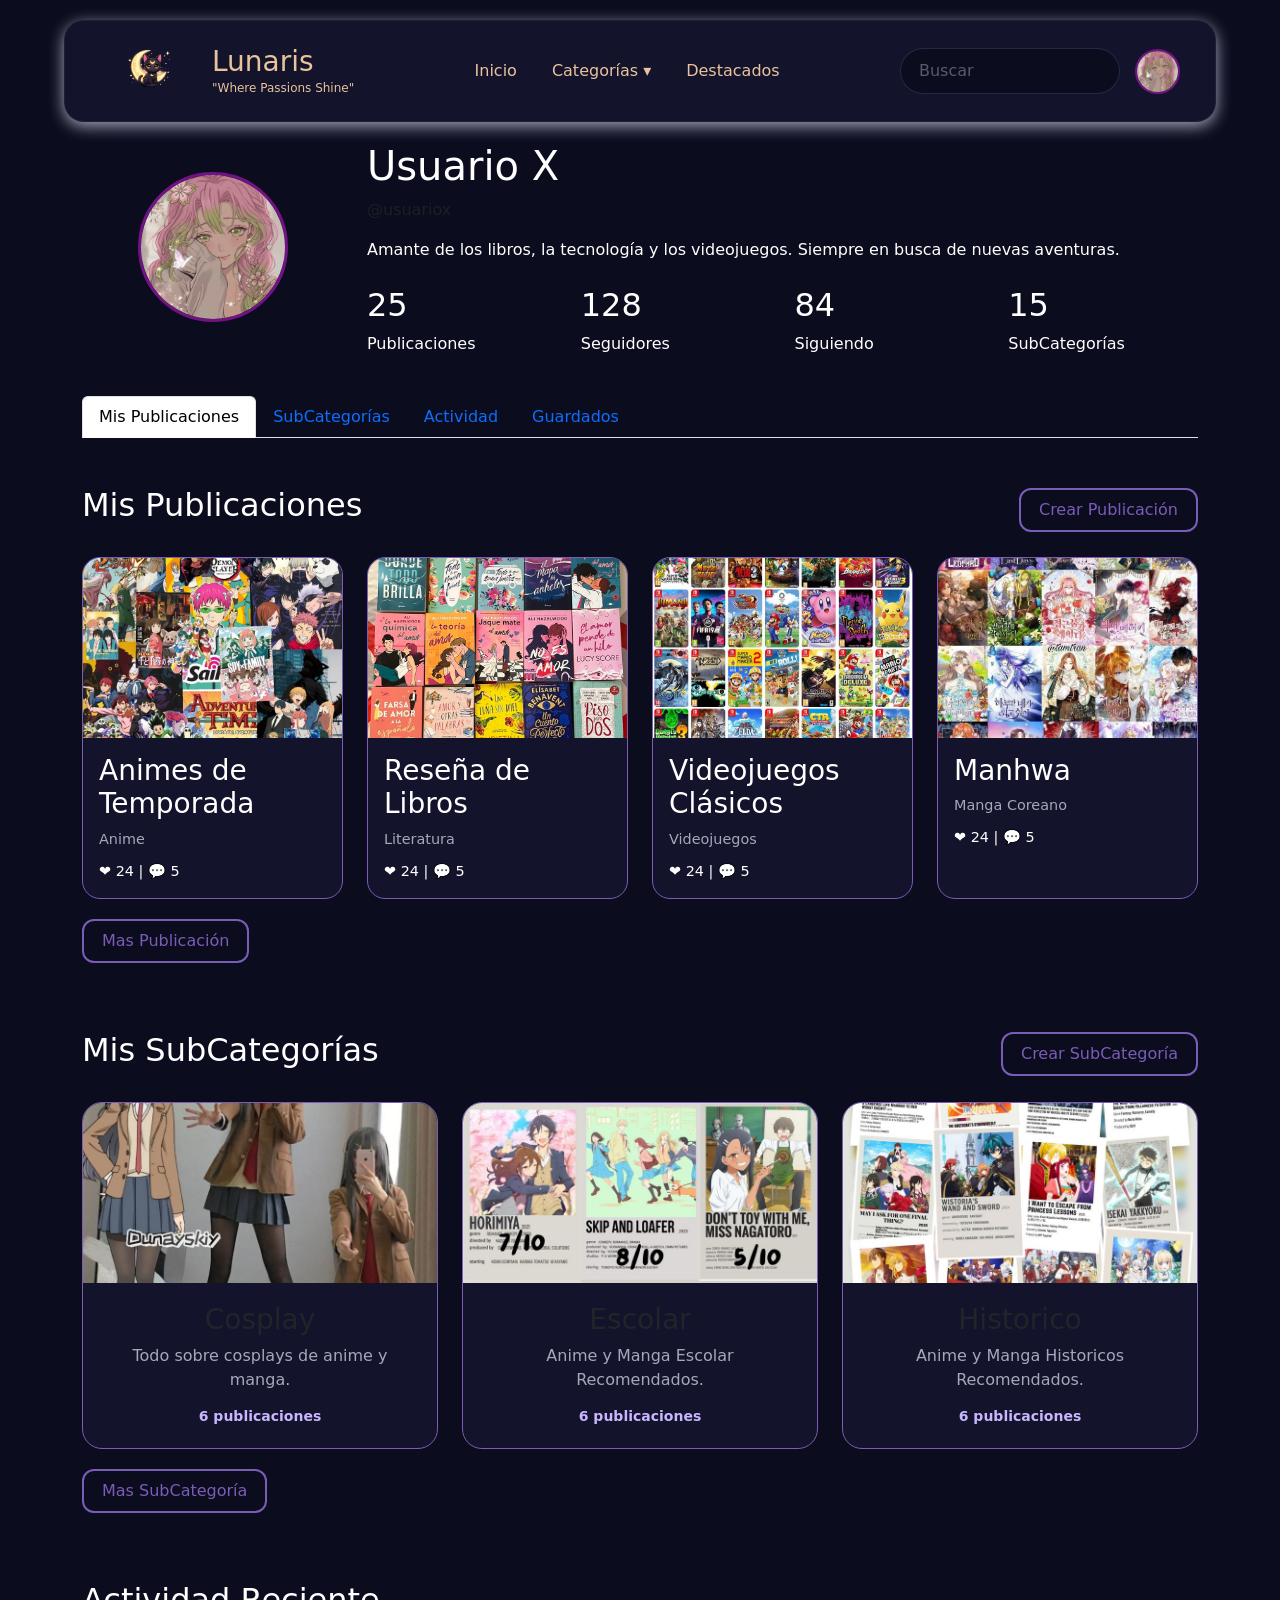
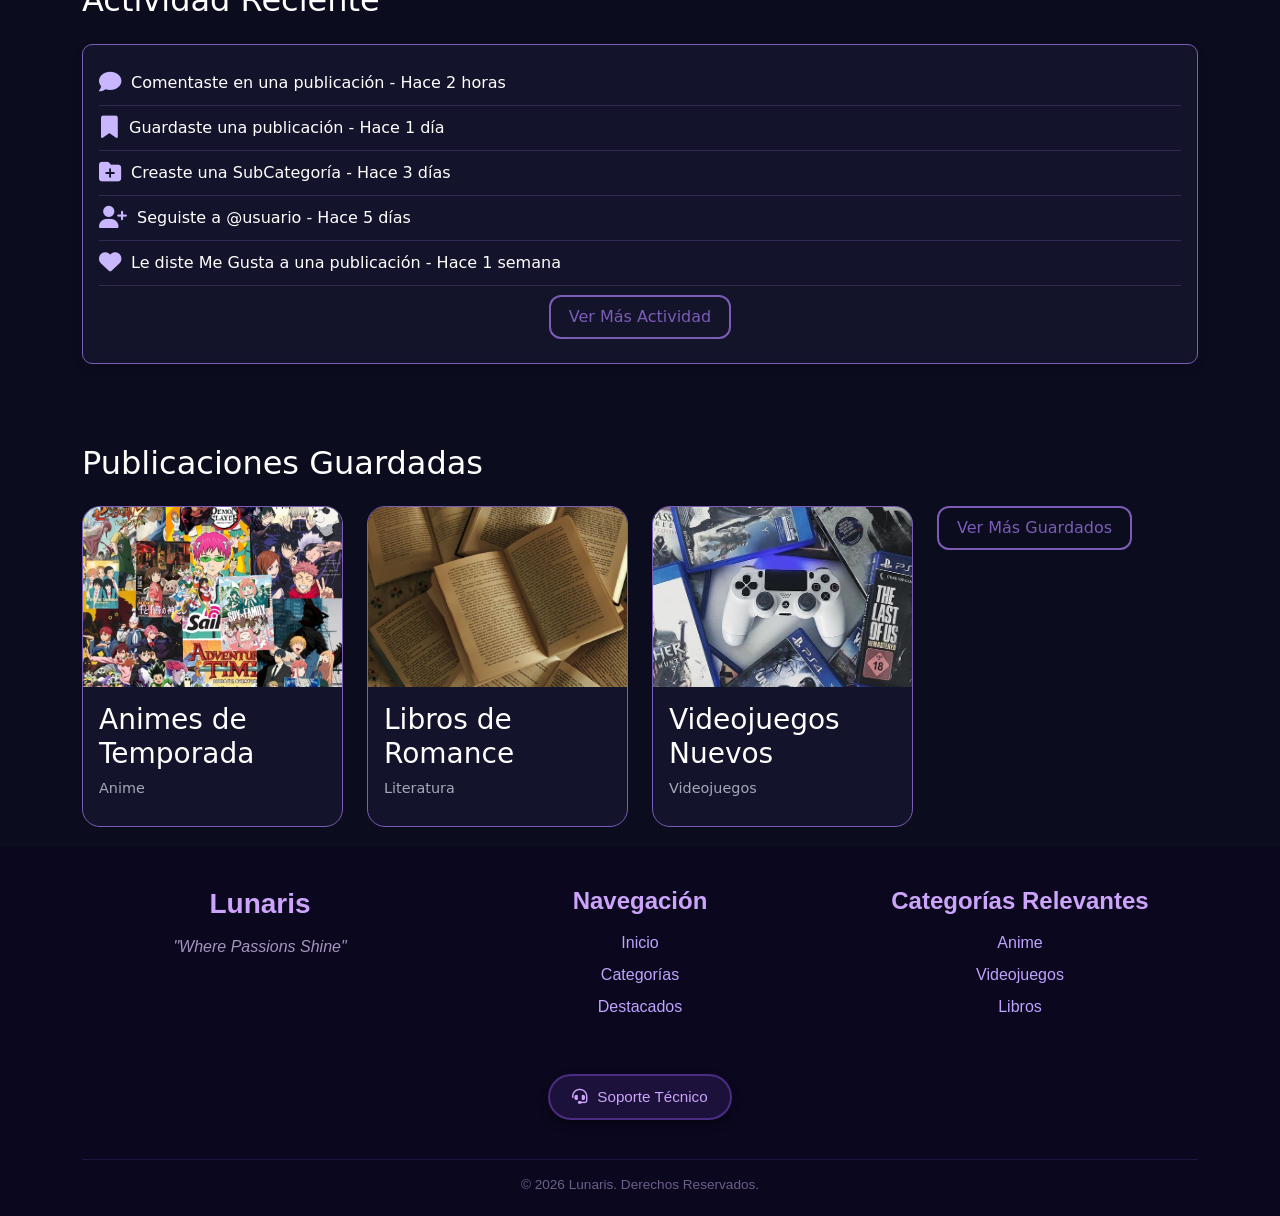
==== commit 8c242601: "Merge pull request #14 from elizabethXP/rama_recomendaciones Rama recomendaciones" ====
--- a/perfil.html
+++ b/perfil.html
@@ -362,37 +362,52 @@
         </div>
 
     <!-- FOOTER -->
-    <footer class="custom-footer">
+    <footer class="footer-lunaris">
         <div class="container">
             <div class="row text-center text-md-start">
-                
-                <div class="col-md-4 mb-4 mb-md-0 d-flex flex-column align-items-center align-items-md-start">
-                    <div class="footer-logo-box text-center mb-2">
-                    </div>
-                    
-                    <h3 class="fw-bold m-0 footer-title">Lunaris</h3>
-                    <small class="footer-subtitle">"Where Passions Shine"</small>
-                </div>
-
-                <div class="col-md-4 mb-4 mb-md-0">
-                    <h3 class="fw-bold mb-3 footer-section-title">Navegación</h3>
-                    <ul class="list-unstyled lh-lg">
-                        <li><a href="#" class="footer-link">Inicio</a></li>
-                        <li><a href="#" class="footer-link">Categorías</a></li>
-                        <li><a href="#" class="footer-link">Destacados</a></li>
+
+                <div class="col-md-4 mb-4 mb-md-0 text-center">
+                    <h3>Lunaris</h3>
+                    <p class="tagline">"Where Passions Shine"</p>
+                </div>
+
+                <div class="col-md-4 mb-4 mb-md-0 text-center">
+                    <h4>Navegación</h4>
+                    <ul class="list-unstyled footer-links">
+                        <li><a href="index.html">Inicio</a></li>
+                        <li><a href="categorias.html">Categorías</a></li>
+                        <li><a href="destacados.html">Destacados</a></li>
                     </ul>
                 </div>
 
-                <div class="col-md-4">
-                    <h3 class="fw-bold mb-3 footer-section-title">Categorías Relevantes</h3>
-                    <ul class="list-unstyled lh-lg footer-placeholder-list">
-                        <li>Anime</li>
-                        <li>Videojuegos</li>
-                        <li>Libros</li>
+                <div class="col-md-4 mb-4 mb-md-0 text-center">
+                    <h4>Categorías Relevantes</h4>
+                    <ul class="list-unstyled footer-links">
+                        <li><a href="anime.html">Anime</a></li>
+                        <li><a href="videojuegos.html">Videojuegos</a></li>
+                        <li><a href="libros.html">Libros</a></li>
                     </ul>
                 </div>
 
             </div>
+
+            <div class="row">
+                <div class="col-12 text-center mt-4">
+                    <div class="soporte-container">
+                        <a href="recomendaciones.html" class="btn-soporte" title="Soporte Técnico">
+                            <i class="fa-solid fa-headset"></i>
+                            <span>Soporte Técnico</span>
+                        </a>
+                    </div>
+                </div>
+            </div>
+
+            <div class="row">
+                <div class="col-12 text-center mt-4">
+                    <p class="copyright">&copy; 2026 Lunaris. Derechos Reservados.</p>
+                </div>
+            </div>
+
         </div>
     </footer>
 
--- a/assets/css/perfil.css
+++ b/assets/css/perfil.css
@@ -405,66 +405,89 @@
     margin-bottom: 20px;
 }
 
+
 /* Footer */
 
-.custom-footer {
-    background-color: var(--bg-card);
-    border-top: 1px solid rgba(164, 136, 217, 0.2);
-    padding-top: 3rem;
-    padding-bottom: 3rem;
-    margin-top: 5rem;
-}
-
-.footer-logo-box {
-    border: 1px dashed var(--action-contrast);
-    padding: 1rem;
-    width: 120px;
-    height: 120px;
-    color: var(--action-contrast);
-    display: inline-block;
-}
-
-.footer-title {
-    color: var(--text-headings);
-}
-
-.footer-subtitle {
-    color: var(--mystic-gold);
-}
-
-.footer-section-title {
-    color: var(--text-headings);
-}
-
-.footer-link {
+.footer-lunaris {
+    background-color: #0b071e; 
+    color: #ffffff;
+    padding: 40px 0 20px 0;
+    font-family: sans-serif;
+}
+
+.footer-lunaris h3, 
+.footer-lunaris h4 {
+    color: #cda4fc; 
+    font-weight: 600;
+    margin-bottom: 15px;
+}
+
+.footer-lunaris .tagline {
+    color: #a594be;
+    font-style: italic;
+}
+
+.footer-links li {
+    margin-bottom: 8px;
+}
+
+.footer-links a {
+    color: #bfa3ff !important; 
     text-decoration: none;
-    color: var(--text-paragraphs);
-}
-
-.footer-link:hover {
-    color: var(--action-contrast);
-}
-
-.footer-placeholder-list {
-    color: rgba(166, 167, 188, 0.3);
-}
-
-/* Títulos de secciones */
-
-section h2{
-    color: #7B5CB7;
-    font-weight: 700;
-}
-
-/* Responsive */
-@media (max-width: 768px) {
-    .drop-content {
-        min-width: 100%;
-        left: 0;
-        transform: translateX(0) translateY(10px);
-    }
-
-    .Drop-Categorias:hover .drop-content {
-        transform: translateX(0) translateY(0);
-    }
+    transition: color 0.3s ease;
+}
+
+.footer-links a:hover {
+    color: #ffffff !important; 
+    text-shadow: 0 0 8px #a267ff; 
+}
+
+/* Botón de Soporte Técnico */
+
+.soporte-container {
+    display: flex;
+    justify-content: center;
+    align-items: center;
+    margin: 15px 0;
+}
+
+.btn-soporte {
+    display: inline-flex;
+    align-items: center;
+    gap: 10px;
+    padding: 10px 22px;
+    background-color: #1b113a !important; /* Morado oscuro sólido */
+    color: #cda4fc !important; /* Texto morado claro */
+    border: 2px solid #4a2d82 !important; /* Borde definido */
+    border-radius: 30px;
+    text-decoration: none !important;
+    font-size: 0.95rem;
+    font-weight: 500;
+    transition: all 0.3s ease-in-out;
+    box-shadow: 0 4px 10px rgba(0, 0, 0, 0.4);
+}
+
+.btn-soporte:hover {
+    background-color: #2b1b54 !important;
+    color: #ffffff !important;
+    border-color: #a267ff !important; /* El borde brilla más fuerte */
+    box-shadow: 0 0 15px rgba(162, 103, 255, 0.6);
+    transform: translateY(-3px);
+}
+
+.btn-soporte:hover i {
+    animation: bounceHeadset 0.6s infinite alternate;
+}
+
+@keyframes bounceHeadset {
+    from { transform: translateY(0); }
+    to { transform: translateY(-3px); }
+}
+
+.footer-lunaris .copyright {
+    color: #6c5f8a;
+    font-size: 0.85rem;
+    margin: 0;
+    border-top: 1px solid #1f1542;
+    padding-top: 15px;
 }
